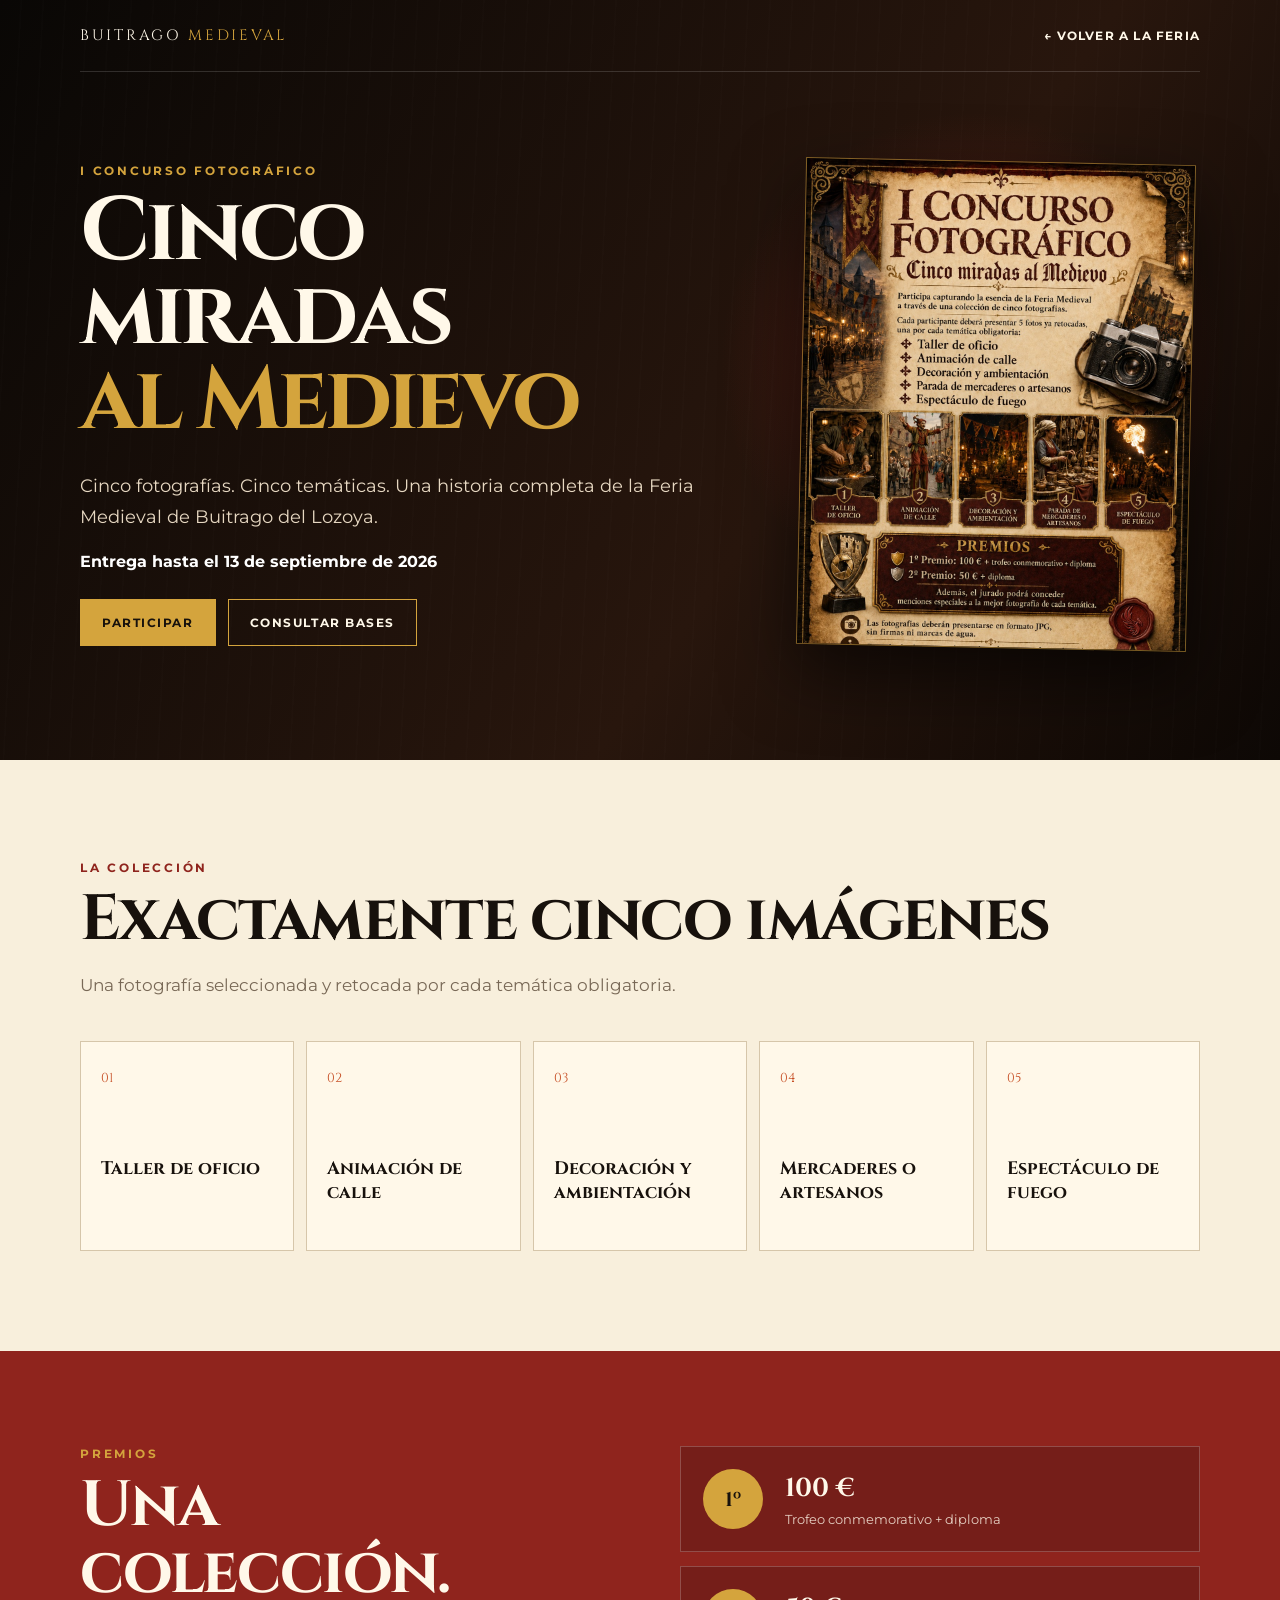
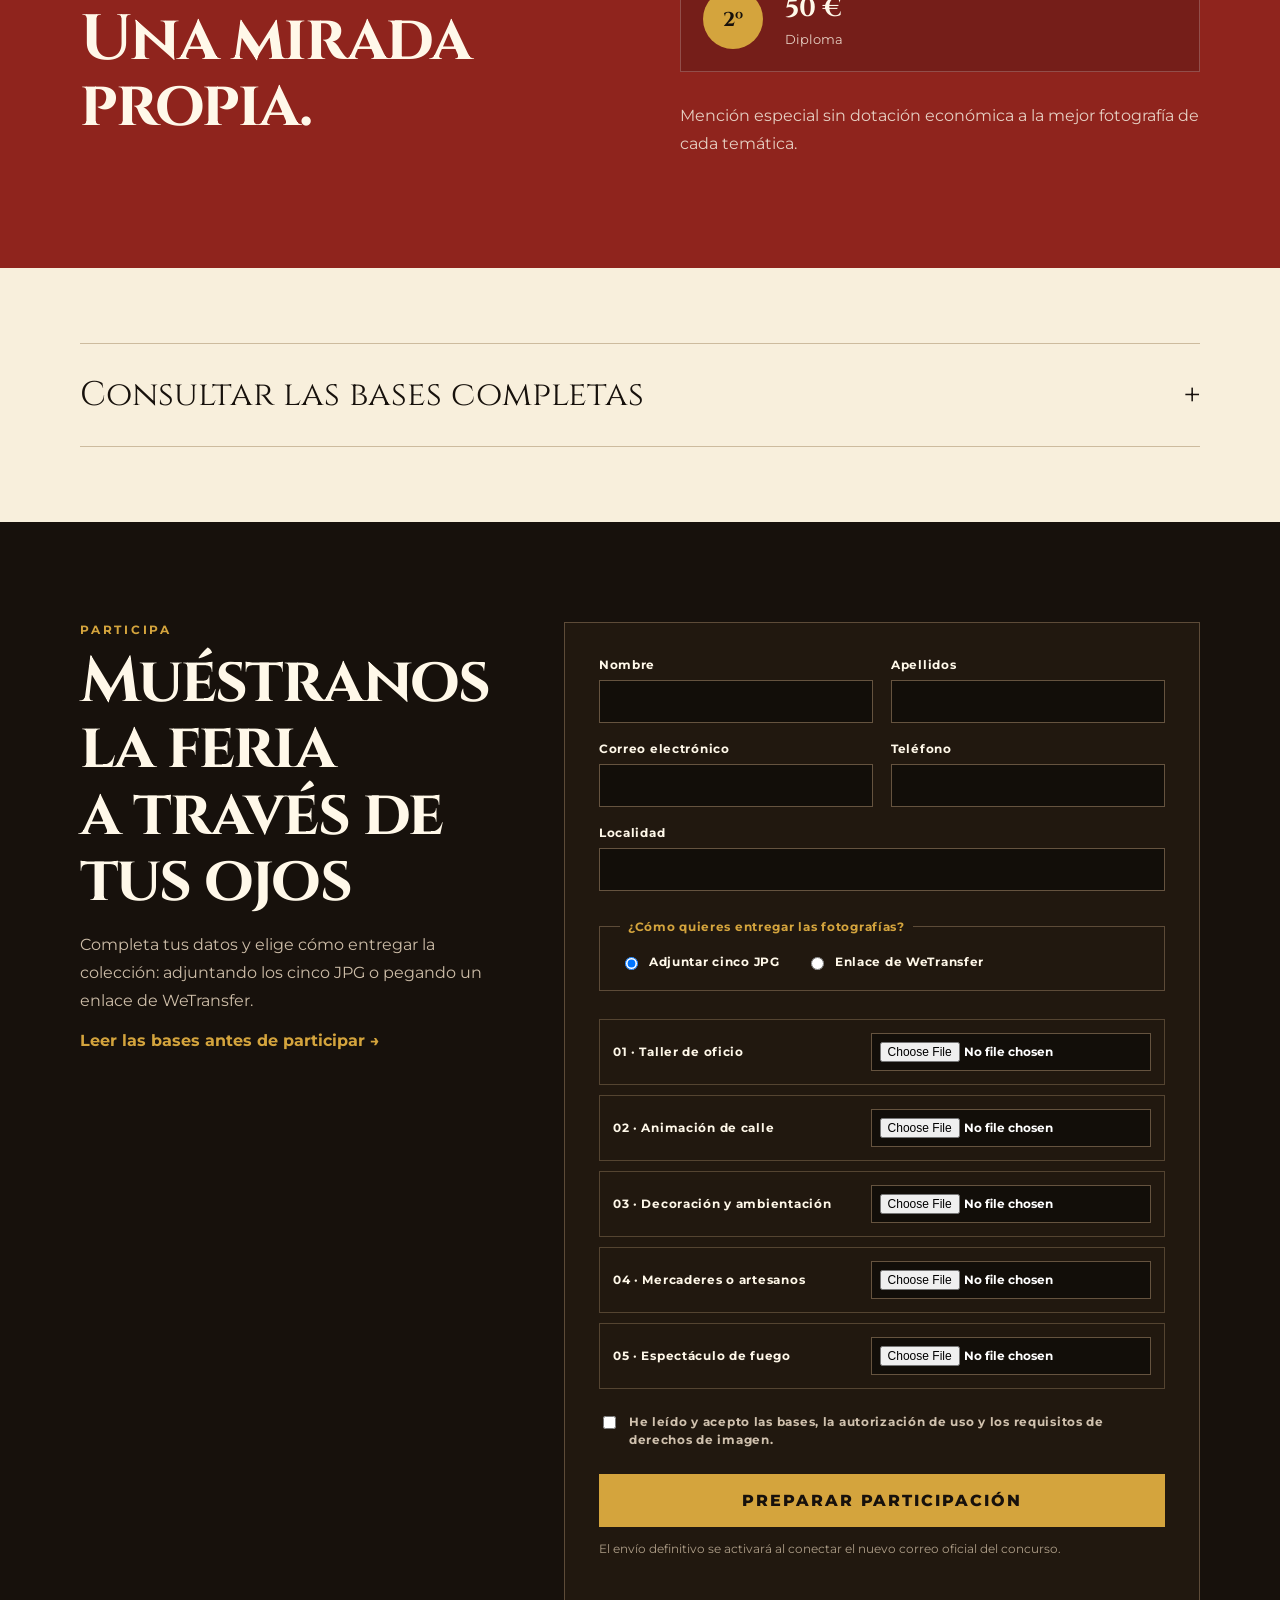
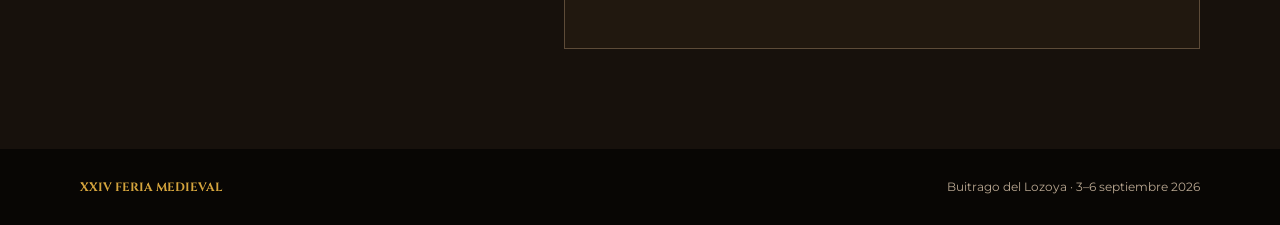
==== concurso.html @ 4f0b36aa "Mostrar cartel completo y mejorar llamada a participar" ====
<!doctype html>
<html lang="es">
<head>
<meta charset="utf-8">
<meta name="viewport" content="width=device-width,initial-scale=1">
<meta name="theme-color" content="#17110c">
<meta name="description" content="I Concurso Fotográfico Cinco miradas al Medievo de la Feria Medieval de Buitrago del Lozoya.">
<title>Cinco miradas al Medievo · Buitrago</title>
<link rel="stylesheet" href="concurso.css">
</head>
<body>
<header class="contest-hero">
  <nav class="topbar wrap" aria-label="Navegación del concurso">
    <a class="brand" href="index.html">BUITRAGO <span>MEDIEVAL</span></a>
    <a class="back" href="index.html">← Volver a la feria</a>
  </nav>
  <div class="hero-content wrap">
    <div>
      <p class="eyebrow">I CONCURSO FOTOGRÁFICO</p>
      <h1>Cinco miradas<br><em>al Medievo</em></h1>
      <p class="hero-text">Cinco fotografías. Cinco temáticas. Una historia completa de la Feria Medieval de Buitrago del Lozoya.</p>
      <p class="deadline"><b>Entrega hasta el 13 de septiembre de 2026</b></p>
      <div class="hero-actions">
        <a class="button primary" href="#participa">Participar</a>
        <a class="button ghost" href="#bases">Consultar bases</a>
      </div>
    </div>
    <figure class="hero-poster">
      <img src="assets/concurso-cinco-miradas.jpg" alt="Cartel del I Concurso Fotográfico Cinco miradas al Medievo">
    </figure>
  </div>
</header>
<main>
  <section class="themes wrap" aria-labelledby="themes-title">
    <p class="eyebrow dark">LA COLECCIÓN</p>
    <h2 id="themes-title">Exactamente cinco imágenes</h2>
    <p class="section-intro">Una fotografía seleccionada y retocada por cada temática obligatoria.</p>
    <div class="theme-grid">
      <article><span>01</span><h3>Taller de oficio</h3></article>
      <article><span>02</span><h3>Animación de calle</h3></article>
      <article><span>03</span><h3>Decoración y ambientación</h3></article>
      <article><span>04</span><h3>Mercaderes o artesanos</h3></article>
      <article><span>05</span><h3>Espectáculo de fuego</h3></article>
    </div>
  </section>

  <section class="prizes">
    <div class="wrap prizes-grid">
      <div><p class="eyebrow">PREMIOS</p><h2>Una colección.<br>Una mirada propia.</h2></div>
      <div class="prize-list">
        <article><b>1º</b><div><strong>100 €</strong><span>Trofeo conmemorativo + diploma</span></div></article>
        <article><b>2º</b><div><strong>50 €</strong><span>Diploma</span></div></article>
        <p>Mención especial sin dotación económica a la mejor fotografía de cada temática.</p>
      </div>
    </div>
  </section>

  <section class="rules wrap">
    <details id="bases">
      <summary><span id="bases-title" tabindex="-1">Consultar las bases completas</span><b>+</b></summary>
      <div class="rules-content">
        <article><h3>Requisitos</h3><ul>
          <li>Las imágenes deberán haberse realizado durante la feria.</li>
          <li>Cada participante presentará exactamente cinco fotografías.</li>
          <li>Se permite retocar luz, color, contraste, encuadre y nitidez.</li>
          <li>No se admiten fotomontajes, imágenes generadas con IA ni alteraciones sustanciales de la escena.</li>
          <li>Formato JPG, sin firmas, logotipos ni marcas de agua.</li>
        </ul></article>
        <article><h3>Nombres de archivo</h3><pre>01_TallerOficio_NombreApellido.jpg
02_AnimacionCalle_NombreApellido.jpg
03_Decoracion_NombreApellido.jpg
04_Mercaderes_NombreApellido.jpg
05_Fuego_NombreApellido.jpg</pre></article>
        <article><h3>Valoración</h3><ul>
          <li>Calidad técnica.</li><li>Composición y originalidad.</li>
          <li>Fuerza visual y capacidad narrativa.</li>
          <li>Representación y ambientación medieval.</li>
          <li>Coherencia de las cinco imágenes como colección.</li>
        </ul></article>
        <article><h3>Autoría y derechos de imagen</h3><p>Las fotografías seguirán siendo propiedad de sus autores. Participar autoriza a la organización a utilizarlas para promocionar la feria, publicaciones, exposiciones y futuras ediciones, indicando la autoría cuando sea posible.</p><p>Las imágenes con menores claramente identificables deberán contar con las autorizaciones necesarias.</p></article>
        <article><h3>Fallo del jurado</h3><p>El fallo se comunicará públicamente a través de la app y de los canales oficiales de la feria. La participación supone la aceptación íntegra de estas bases.</p></article>
      </div>
    </details>
  </section>

  <section class="entry" id="participa" aria-labelledby="entry-title">
    <div class="wrap entry-grid">
      <div class="entry-copy">
        <p class="eyebrow">PARTICIPA</p>
        <h2 id="entry-title">Muéstranos la feria<br>a través de tus ojos</h2>
        <p>Completa tus datos y elige cómo entregar la colección: adjuntando los cinco JPG o pegando un enlace de WeTransfer.</p>
        <button class="text-button" id="open-bases" type="button">Leer las bases antes de participar →</button>
      </div>
      <form id="contest-form" class="contest-form" novalidate>
        <div class="form-grid">
          <label>Nombre<input name="name" autocomplete="given-name" required></label>
          <label>Apellidos<input name="surname" autocomplete="family-name" required></label>
          <label>Correo electrónico<input type="email" name="email" autocomplete="email" required></label>
          <label>Teléfono<input type="tel" name="phone" autocomplete="tel" required></label>
          <label class="wide">Localidad<input name="city" autocomplete="address-level2" required></label>
        </div>

        <fieldset class="delivery-method">
          <legend>¿Cómo quieres entregar las fotografías?</legend>
          <label><input type="radio" name="delivery" value="upload" checked> Adjuntar cinco JPG</label>
          <label><input type="radio" name="delivery" value="transfer"> Enlace de WeTransfer</label>
        </fieldset>

        <div id="upload-panel" class="upload-panel">
          <label><span>01 · Taller de oficio</span><input type="file" accept="image/jpeg,.jpg,.jpeg" data-category="1"></label>
          <label><span>02 · Animación de calle</span><input type="file" accept="image/jpeg,.jpg,.jpeg" data-category="2"></label>
          <label><span>03 · Decoración y ambientación</span><input type="file" accept="image/jpeg,.jpg,.jpeg" data-category="3"></label>
          <label><span>04 · Mercaderes o artesanos</span><input type="file" accept="image/jpeg,.jpg,.jpeg" data-category="4"></label>
          <label><span>05 · Espectáculo de fuego</span><input type="file" accept="image/jpeg,.jpg,.jpeg" data-category="5"></label>
        </div>

        <div id="transfer-panel" class="transfer-panel" hidden>
          <label>Enlace de WeTransfer<input id="transfer-url" type="url" name="transfer_url" placeholder="https://we.tl/..."></label>
          <p>Sube las cinco fotografías juntas a WeTransfer y pega aquí el enlace.</p>
        </div>

        <label class="legal"><input type="checkbox" required> He leído y acepto las bases, la autorización de uso y los requisitos de derechos de imagen.</label>
        <button class="submit-button" id="prepare-entry" type="submit">Preparar participación</button>
        <p class="pending-note">El envío definitivo se activará al conectar el nuevo correo oficial del concurso.</p>
        <p id="form-status" class="form-status" tabindex="-1" aria-live="polite"></p>
      </form>
    </div>
  </section>
</main>
<footer><div class="wrap"><strong>XXIV FERIA MEDIEVAL</strong><span>Buitrago del Lozoya · 3–6 septiembre 2026</span></div></footer>
<script src="concurso.js"></script>
</body>
</html>
---- concurso.css ----
@import url('https://fonts.googleapis.com/css2?family=Cinzel:wght@600;700;800&family=Montserrat:wght@400;500;600;700&display=swap');
:root{--ink:#17110c;--paper:#f8efdc;--cream:#fff8e9;--gold:#d4a43d;--red:#8f241d;--orange:#c64e24;--muted:#786856;--serif:'Cinzel',Georgia,serif;--sans:'Montserrat',system-ui,sans-serif}
*{box-sizing:border-box}[hidden]{display:none!important}html{scroll-behavior:smooth}body{margin:0;color:var(--ink);background:var(--paper);font-family:var(--sans)}a{color:inherit;text-decoration:none}button,input{font:inherit}.wrap{width:min(1120px,calc(100% - 40px));margin-inline:auto}.eyebrow{margin:0 0 12px;color:var(--gold);font-size:12px;font-weight:700;letter-spacing:.23em}.eyebrow.dark{color:var(--red)}h1,h2,h3{font-family:var(--serif)}h2{margin:0;font-size:clamp(36px,5vw,64px);line-height:1.04;letter-spacing:-.03em}
.contest-hero{position:relative;min-height:760px;color:var(--cream);overflow:hidden;background:radial-gradient(circle at 76% 48%,#8f241d88,transparent 24%),linear-gradient(125deg,#090705,#28160d 62%,#0d0805)}.contest-hero:before{content:'';position:absolute;inset:0;opacity:.15;background:repeating-linear-gradient(93deg,transparent 0 20px,#fff1 21px 22px)}.topbar{position:relative;z-index:2;display:flex;justify-content:space-between;align-items:center;padding:25px 0;border-bottom:1px solid #ffffff26}.brand{font-family:var(--serif);font-size:15px;letter-spacing:.18em}.brand span{color:var(--gold)}.back{font-size:12px;font-weight:700;letter-spacing:.1em;text-transform:uppercase}.hero-content{position:relative;z-index:1;display:grid;grid-template-columns:1.1fr .7fr;gap:70px;align-items:center;min-height:665px;padding:55px 0}.hero-content h1{margin:0;font-size:clamp(52px,7vw,94px);line-height:.94;letter-spacing:-.045em}.hero-content h1 em{color:var(--gold);font-style:normal}.hero-text{max-width:690px;margin:28px 0 18px;color:#e7d8c2;font-size:18px;line-height:1.75}.deadline{color:#fff;margin:0}.hero-actions{display:flex;gap:12px;flex-wrap:wrap;margin-top:28px}.button{display:inline-flex;align-items:center;justify-content:center;padding:15px 21px;border:1px solid var(--gold);font-size:12px;font-weight:700;letter-spacing:.13em;text-transform:uppercase}.button.primary{color:var(--ink);background:var(--gold)}.button.ghost{color:var(--cream);background:transparent}.hero-poster{width:min(390px,100%);margin:0 auto;overflow:hidden;border:1px solid #d4a43d88;box-shadow:0 28px 70px #0009;transform:rotate(1.2deg)}.hero-poster img{display:block;width:100%;height:auto}
.themes{padding:100px 0}.section-intro{max-width:650px;color:var(--muted);font-size:17px;line-height:1.7}.theme-grid{display:grid;grid-template-columns:repeat(5,1fr);gap:12px;margin-top:42px}.theme-grid article{min-height:210px;padding:25px 20px;border:1px solid #d6c6aa;background:#fff8e9}.theme-grid span{color:var(--orange);font-family:var(--serif);font-size:13px}.theme-grid h3{margin:70px 0 0;font-size:18px;line-height:1.3}
.prizes{padding:95px 0;color:var(--cream);background:var(--red)}.prizes-grid{display:grid;grid-template-columns:1fr 1fr;gap:80px}.prize-list{display:grid;gap:14px}.prize-list article{display:flex;align-items:center;gap:22px;padding:22px;border:1px solid #ffffff36;background:#2b0d0d40}.prize-list article>b{display:grid;place-items:center;width:60px;height:60px;border-radius:50%;color:var(--ink);background:var(--gold);font-family:var(--serif);font-size:20px}.prize-list strong,.prize-list span{display:block}.prize-list strong{font-family:var(--serif);font-size:26px}.prize-list span{margin-top:5px;color:#e6cfc2;font-size:13px}.prize-list>p{color:#e6cfc2;line-height:1.7}
.rules{padding:75px 0}.rules details{border-top:1px solid #cdbb9e;border-bottom:1px solid #cdbb9e}.rules summary{display:flex;justify-content:space-between;align-items:center;padding:28px 0;cursor:pointer;list-style:none;font-family:var(--serif);font-size:clamp(22px,3vw,34px)}.rules summary::-webkit-details-marker{display:none}.rules summary b{font-size:34px;font-weight:400}.rules details[open] summary b{transform:rotate(45deg)}.rules-content{display:grid;grid-template-columns:1fr 1fr;gap:36px 60px;padding:0 0 45px}.rules-content article:last-child{grid-column:1/-1}.rules-content h3{margin:0 0 14px;color:var(--red)}.rules-content p,.rules-content li{color:#665847;line-height:1.7}.rules-content pre{overflow:auto;padding:18px;color:#f6e9d0;background:var(--ink);font-size:12px;line-height:1.7}
.entry{padding:100px 0;color:var(--cream);background:var(--ink)}.entry-grid{display:grid;grid-template-columns:.65fr 1.35fr;gap:75px}.entry-copy{position:sticky;top:30px;align-self:start}.entry-copy>p:not(.eyebrow){color:#cdbda8;line-height:1.75}.text-button{padding:0;border:0;color:var(--gold);background:none;font-weight:700;cursor:pointer}.contest-form{padding:34px;border:1px solid #5d4b38;background:#21180f}.form-grid{display:grid;grid-template-columns:1fr 1fr;gap:18px}.contest-form label,.delivery-method legend{font-size:12px;font-weight:700;letter-spacing:.06em}.contest-form input:not([type=radio]):not([type=checkbox]){width:100%;margin-top:8px;padding:13px;border:1px solid #65533f;color:#fff;background:#120e09}.wide{grid-column:1/-1}.delivery-method{display:flex;gap:26px;margin:28px 0;padding:20px;border:1px solid #5d4b38}.delivery-method legend{padding:0 8px;color:var(--gold)}.delivery-method label{display:flex;align-items:center;gap:8px}.upload-panel{display:grid;gap:10px}.upload-panel label{display:grid;grid-template-columns:1fr 1.15fr;align-items:center;gap:14px;padding:13px;border:1px solid #544431}.upload-panel input{margin:0!important;padding:8px!important}.transfer-panel{padding:20px;border:1px solid #5d4b38}.transfer-panel p,.pending-note{color:#ae9e88;font-size:12px;line-height:1.6}.legal{display:flex;align-items:flex-start;gap:10px;margin:24px 0;color:#d0c1ae;line-height:1.55}.legal input{margin-top:3px}.submit-button{width:100%;padding:16px;border:1px solid var(--gold);color:var(--ink);background:var(--gold);font-weight:800;text-transform:uppercase;letter-spacing:.12em;cursor:pointer}.form-status{min-height:24px;color:#f0c65b;font-weight:700;line-height:1.5}footer{padding:30px 0;color:#b9a791;background:#080604}footer .wrap{display:flex;justify-content:space-between;gap:20px;font-size:12px}footer strong{color:var(--gold);font-family:var(--serif)}
@media(max-width:900px){.hero-content{grid-template-columns:1fr .45fr}.theme-grid{grid-template-columns:repeat(3,1fr)}.prizes-grid,.entry-grid{grid-template-columns:1fr}.entry-copy{position:static}.rules-content{grid-template-columns:1fr}.rules-content article:last-child{grid-column:auto}}
@media(max-width:650px){.wrap{width:min(100% - 28px,1120px)}.topbar{padding:19px 0}.brand{font-size:12px}.back{font-size:10px}.hero-content{grid-template-columns:1fr;gap:24px;min-height:auto;padding:70px 0 80px;text-align:center}.hero-content h1{font-size:clamp(45px,14vw,67px)}.hero-text{font-size:16px}.hero-actions{justify-content:center}.hero-poster{width:min(330px,92vw);margin:0 auto;transform:none}.themes,.prizes,.entry{padding:70px 0}.theme-grid{grid-template-columns:1fr}.theme-grid article{min-height:140px}.theme-grid h3{margin-top:38px}.prizes-grid{gap:35px}.contest-form{padding:22px 16px}.form-grid{grid-template-columns:1fr}.wide{grid-column:auto}.delivery-method{flex-direction:column;gap:14px}.upload-panel label{grid-template-columns:1fr}.rules summary{font-size:21px}footer .wrap{flex-direction:column}}
@media(prefers-reduced-motion:reduce){html{scroll-behavior:auto}}
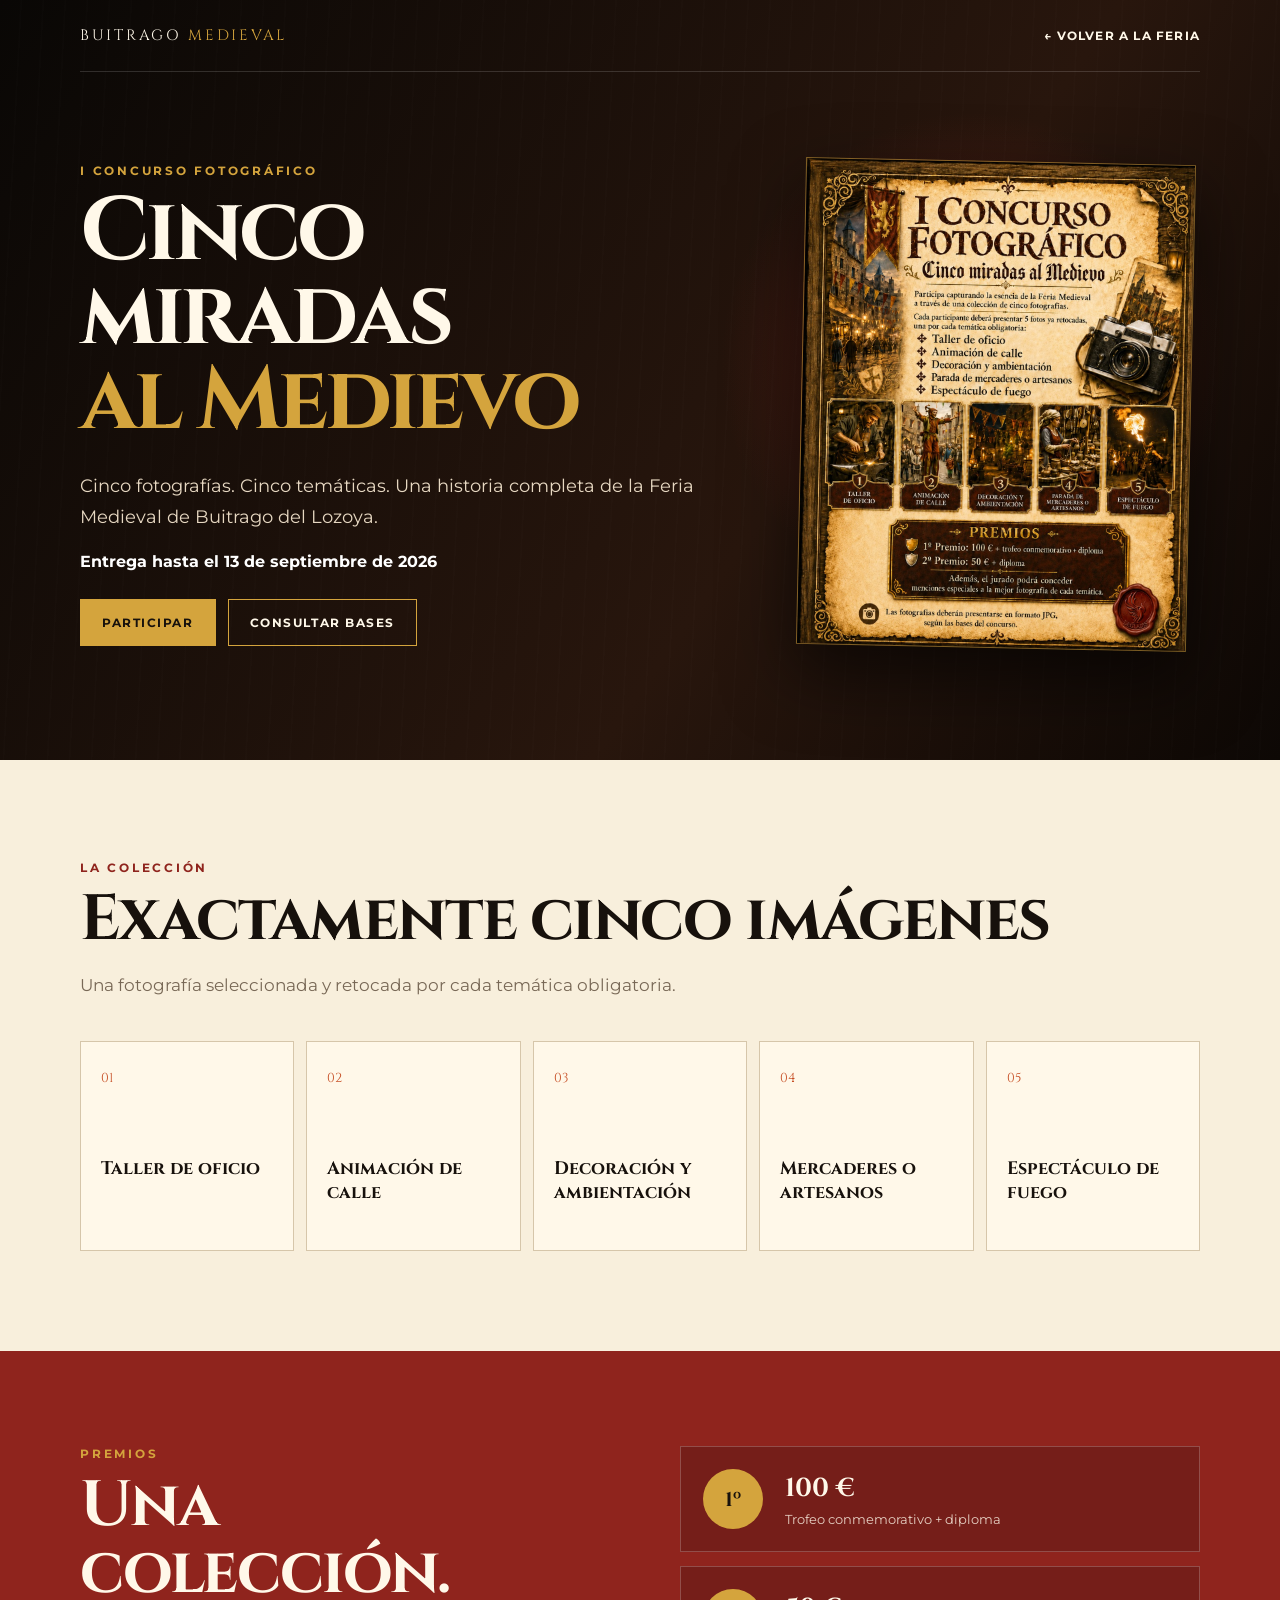
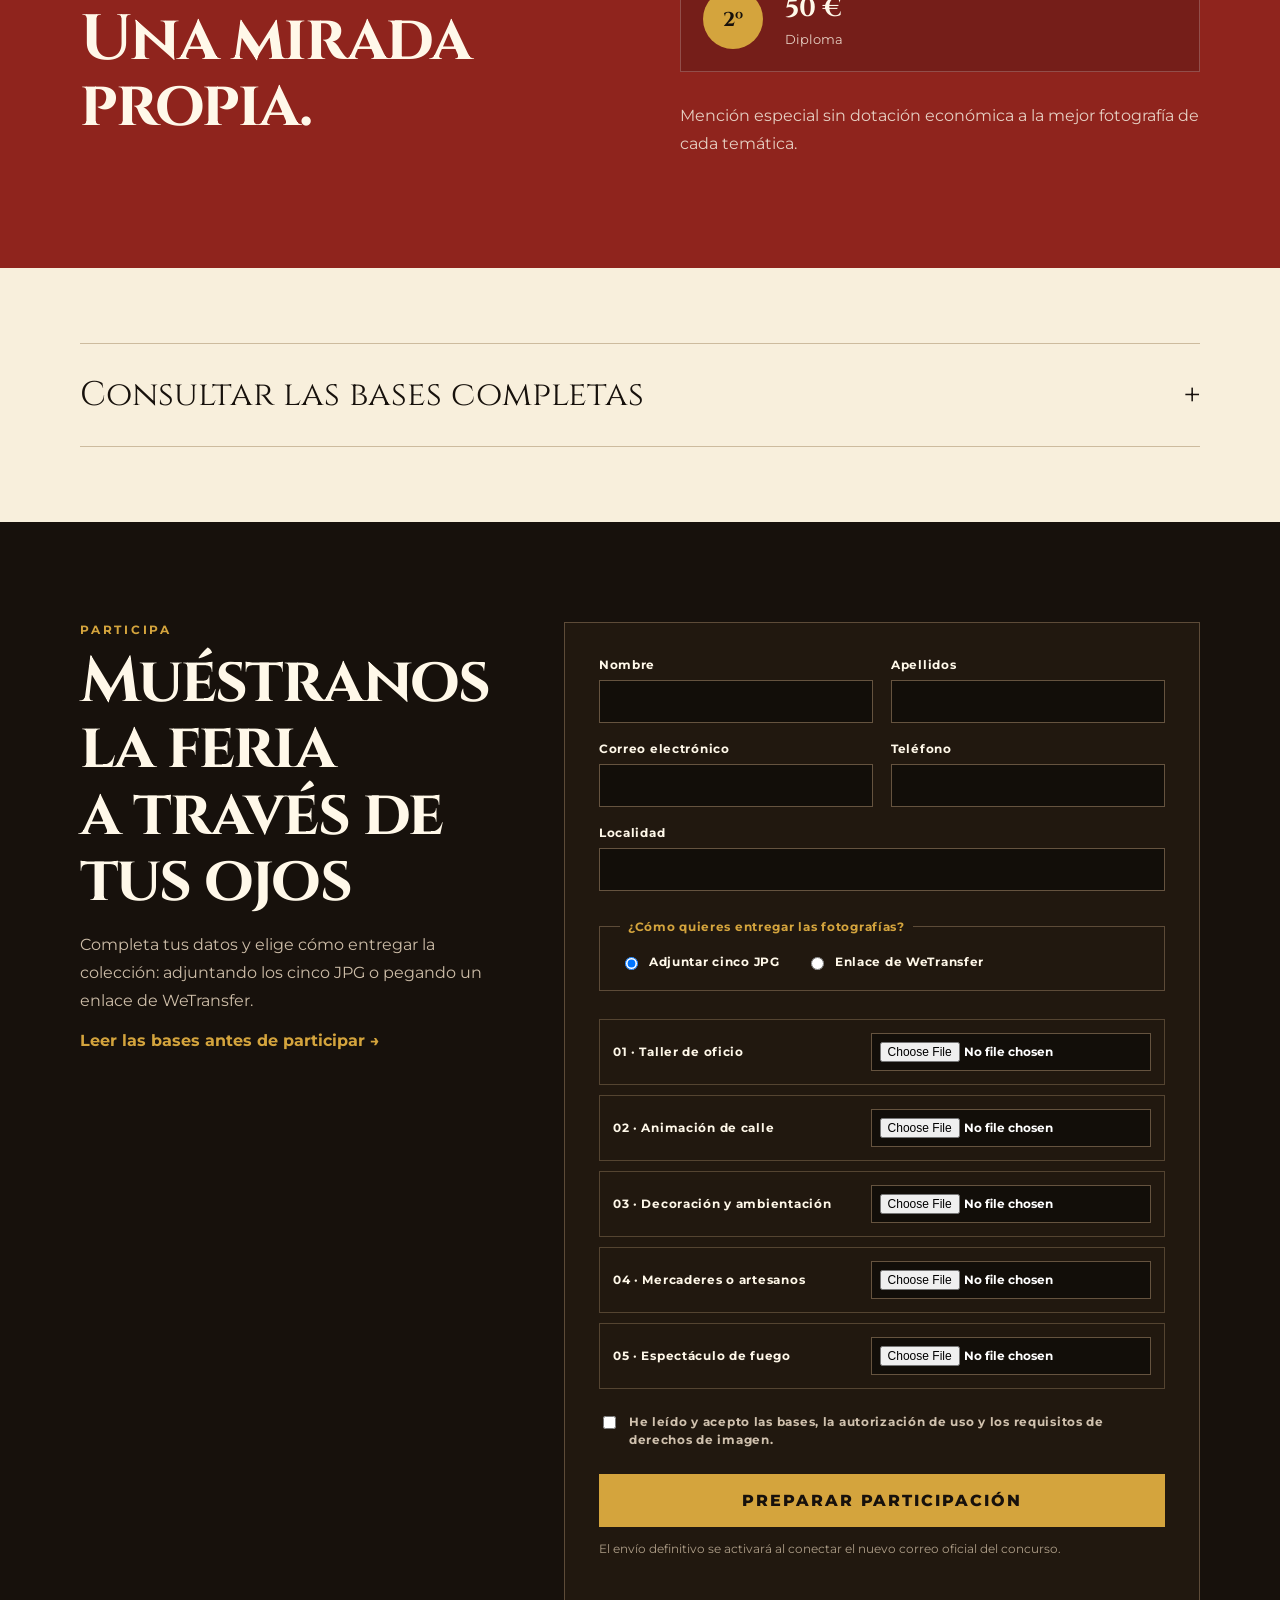
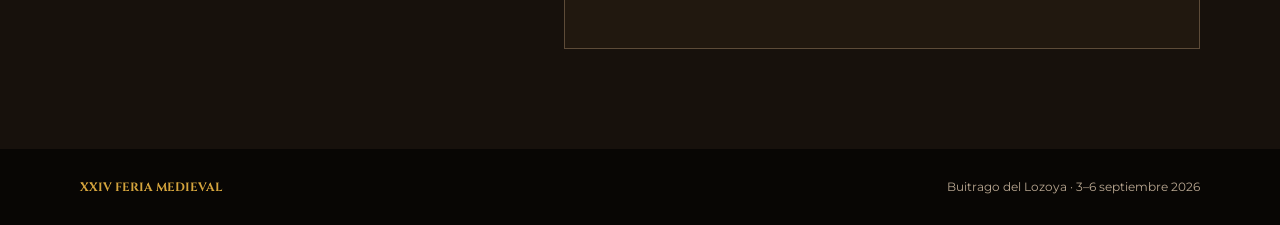
==== commit 354180c4: "Sustituir cartel definitivo del concurso" ====
--- a/concurso.html
+++ b/concurso.html
@@ -26,7 +26,7 @@
       </div>
     </div>
     <figure class="hero-poster">
-      <img src="assets/concurso-cinco-miradas.jpg" alt="Cartel del I Concurso Fotográfico Cinco miradas al Medievo">
+      <img src="assets/concurso-cinco-miradas.jpg?v=2" alt="Cartel del I Concurso Fotográfico Cinco miradas al Medievo">
     </figure>
   </div>
 </header>
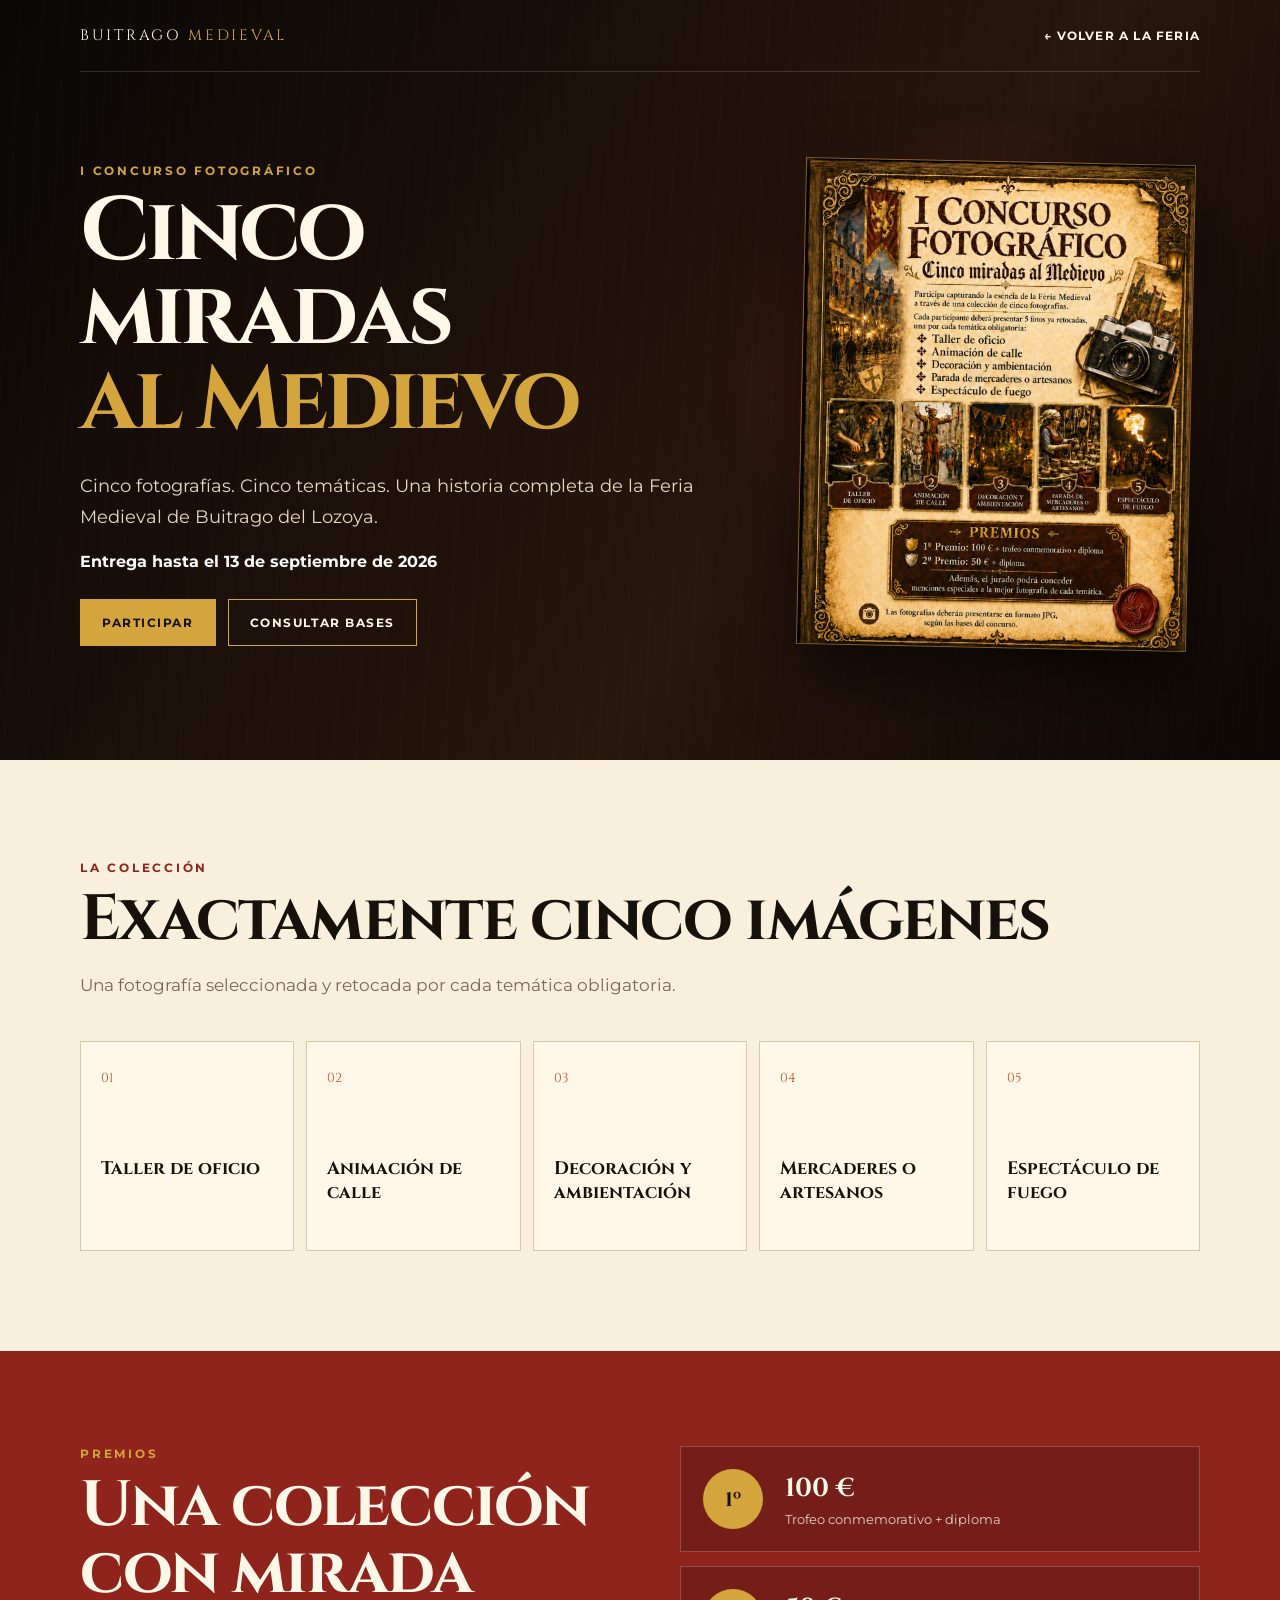
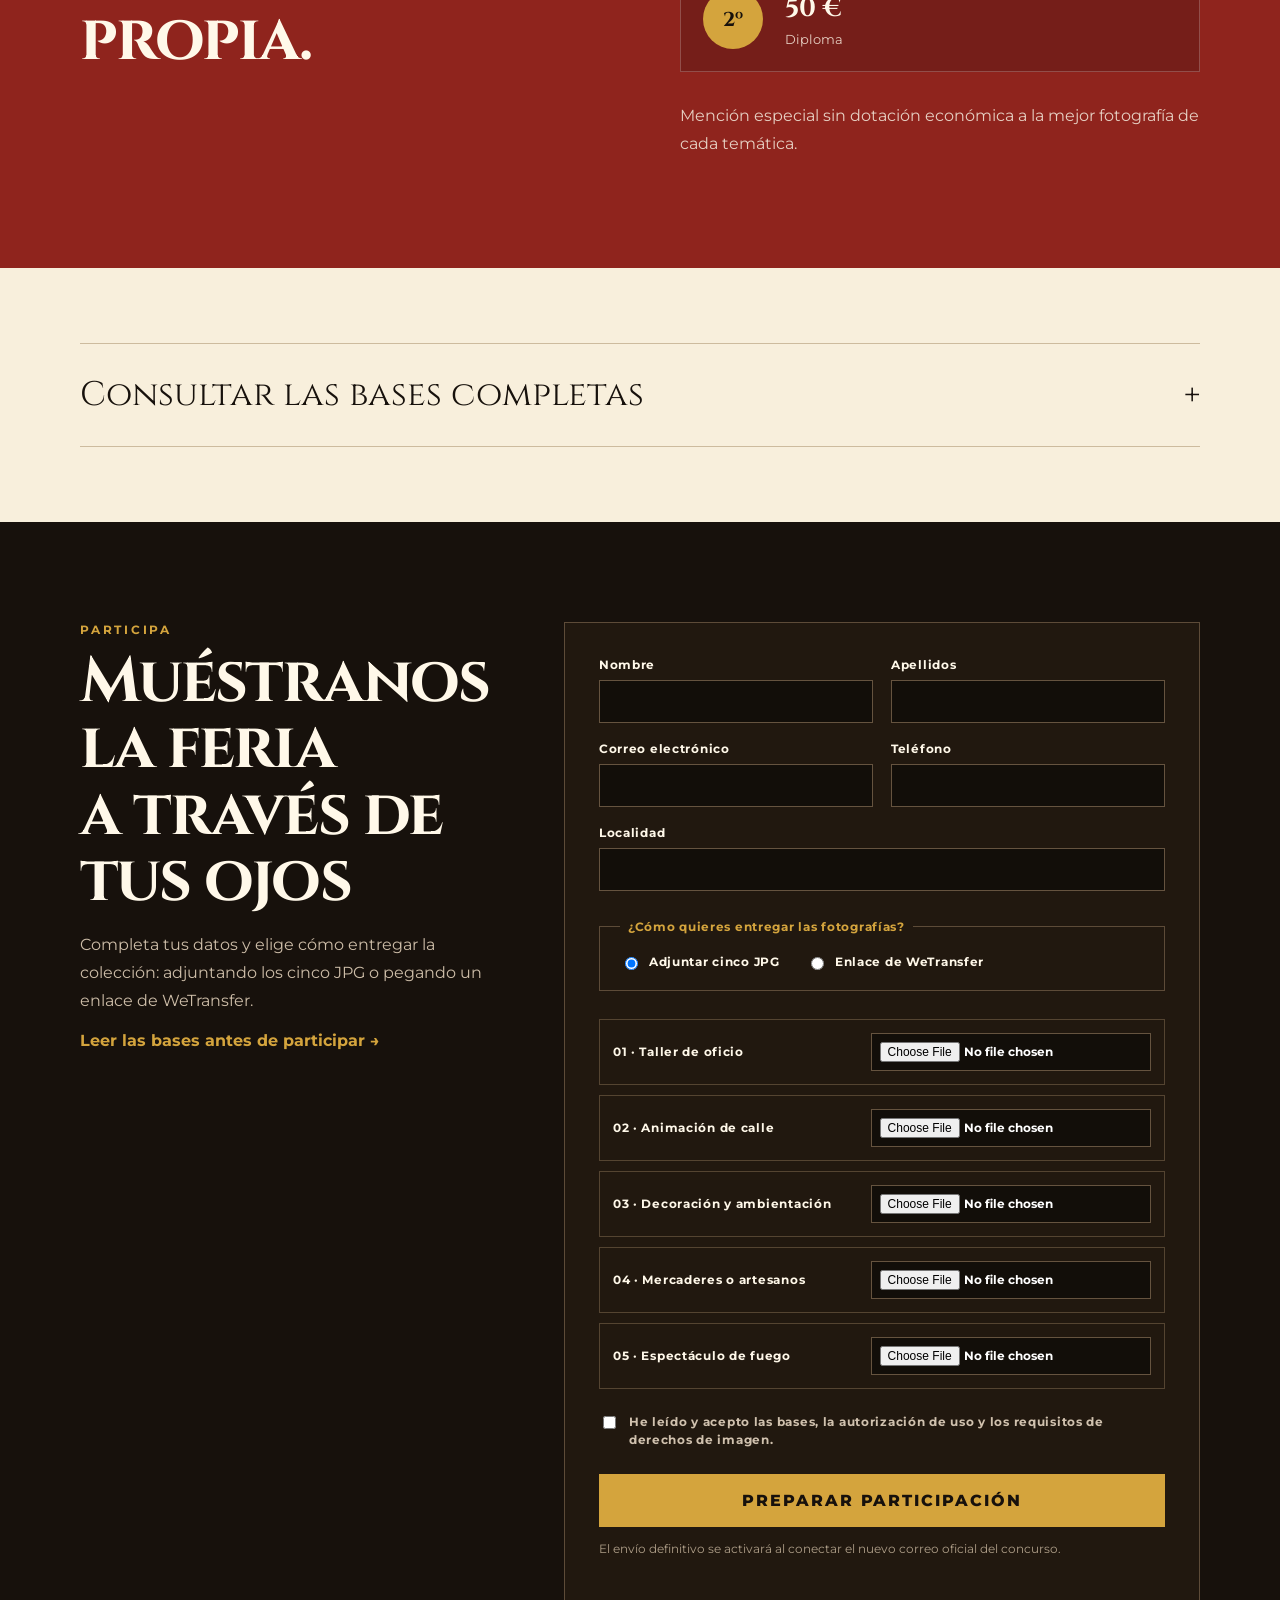
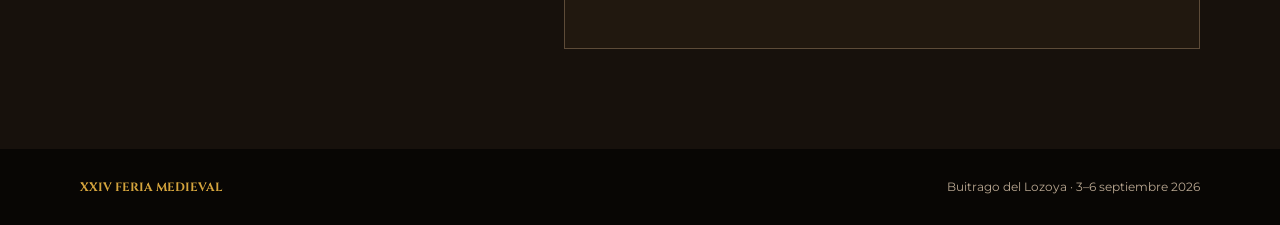
==== commit f97fd9bf: "Afinar mensaje y espacio de premios en móvil" ====
--- a/concurso.html
+++ b/concurso.html
@@ -46,7 +46,7 @@
 
   <section class="prizes">
     <div class="wrap prizes-grid">
-      <div><p class="eyebrow">PREMIOS</p><h2>Una colección.<br>Una mirada propia.</h2></div>
+      <div><p class="eyebrow">PREMIOS</p><h2>Una colección<br>con mirada propia.</h2></div>
       <div class="prize-list">
         <article><b>1º</b><div><strong>100 €</strong><span>Trofeo conmemorativo + diploma</span></div></article>
         <article><b>2º</b><div><strong>50 €</strong><span>Diploma</span></div></article>
--- a/concurso.css
+++ b/concurso.css
@@ -7,5 +7,5 @@
 .rules{padding:75px 0}.rules details{border-top:1px solid #cdbb9e;border-bottom:1px solid #cdbb9e}.rules summary{display:flex;justify-content:space-between;align-items:center;padding:28px 0;cursor:pointer;list-style:none;font-family:var(--serif);font-size:clamp(22px,3vw,34px)}.rules summary::-webkit-details-marker{display:none}.rules summary b{font-size:34px;font-weight:400}.rules details[open] summary b{transform:rotate(45deg)}.rules-content{display:grid;grid-template-columns:1fr 1fr;gap:36px 60px;padding:0 0 45px}.rules-content article:last-child{grid-column:1/-1}.rules-content h3{margin:0 0 14px;color:var(--red)}.rules-content p,.rules-content li{color:#665847;line-height:1.7}.rules-content pre{overflow:auto;padding:18px;color:#f6e9d0;background:var(--ink);font-size:12px;line-height:1.7}
 .entry{padding:100px 0;color:var(--cream);background:var(--ink)}.entry-grid{display:grid;grid-template-columns:.65fr 1.35fr;gap:75px}.entry-copy{position:sticky;top:30px;align-self:start}.entry-copy>p:not(.eyebrow){color:#cdbda8;line-height:1.75}.text-button{padding:0;border:0;color:var(--gold);background:none;font-weight:700;cursor:pointer}.contest-form{padding:34px;border:1px solid #5d4b38;background:#21180f}.form-grid{display:grid;grid-template-columns:1fr 1fr;gap:18px}.contest-form label,.delivery-method legend{font-size:12px;font-weight:700;letter-spacing:.06em}.contest-form input:not([type=radio]):not([type=checkbox]){width:100%;margin-top:8px;padding:13px;border:1px solid #65533f;color:#fff;background:#120e09}.wide{grid-column:1/-1}.delivery-method{display:flex;gap:26px;margin:28px 0;padding:20px;border:1px solid #5d4b38}.delivery-method legend{padding:0 8px;color:var(--gold)}.delivery-method label{display:flex;align-items:center;gap:8px}.upload-panel{display:grid;gap:10px}.upload-panel label{display:grid;grid-template-columns:1fr 1.15fr;align-items:center;gap:14px;padding:13px;border:1px solid #544431}.upload-panel input{margin:0!important;padding:8px!important}.transfer-panel{padding:20px;border:1px solid #5d4b38}.transfer-panel p,.pending-note{color:#ae9e88;font-size:12px;line-height:1.6}.legal{display:flex;align-items:flex-start;gap:10px;margin:24px 0;color:#d0c1ae;line-height:1.55}.legal input{margin-top:3px}.submit-button{width:100%;padding:16px;border:1px solid var(--gold);color:var(--ink);background:var(--gold);font-weight:800;text-transform:uppercase;letter-spacing:.12em;cursor:pointer}.form-status{min-height:24px;color:#f0c65b;font-weight:700;line-height:1.5}footer{padding:30px 0;color:#b9a791;background:#080604}footer .wrap{display:flex;justify-content:space-between;gap:20px;font-size:12px}footer strong{color:var(--gold);font-family:var(--serif)}
 @media(max-width:900px){.hero-content{grid-template-columns:1fr .45fr}.theme-grid{grid-template-columns:repeat(3,1fr)}.prizes-grid,.entry-grid{grid-template-columns:1fr}.entry-copy{position:static}.rules-content{grid-template-columns:1fr}.rules-content article:last-child{grid-column:auto}}
-@media(max-width:650px){.wrap{width:min(100% - 28px,1120px)}.topbar{padding:19px 0}.brand{font-size:12px}.back{font-size:10px}.hero-content{grid-template-columns:1fr;gap:24px;min-height:auto;padding:70px 0 80px;text-align:center}.hero-content h1{font-size:clamp(45px,14vw,67px)}.hero-text{font-size:16px}.hero-actions{justify-content:center}.hero-poster{width:min(330px,92vw);margin:0 auto;transform:none}.themes,.prizes,.entry{padding:70px 0}.theme-grid{grid-template-columns:1fr}.theme-grid article{min-height:140px}.theme-grid h3{margin-top:38px}.prizes-grid{gap:35px}.contest-form{padding:22px 16px}.form-grid{grid-template-columns:1fr}.wide{grid-column:auto}.delivery-method{flex-direction:column;gap:14px}.upload-panel label{grid-template-columns:1fr}.rules summary{font-size:21px}footer .wrap{flex-direction:column}}
+@media(max-width:650px){.wrap{width:min(100% - 28px,1120px)}.topbar{padding:19px 0}.brand{font-size:12px}.back{font-size:10px}.hero-content{grid-template-columns:1fr;gap:24px;min-height:auto;padding:70px 0 80px;text-align:center}.hero-content h1{font-size:clamp(45px,14vw,67px)}.hero-text{font-size:16px}.hero-actions{justify-content:center}.hero-poster{width:min(330px,92vw);margin:0 auto;transform:none}.themes{padding:70px 0 35px}.prizes,.entry{padding:70px 0}.theme-grid{grid-template-columns:1fr}.theme-grid article{min-height:140px}.theme-grid h3{margin-top:38px}.prizes-grid{gap:35px}.contest-form{padding:22px 16px}.form-grid{grid-template-columns:1fr}.wide{grid-column:auto}.delivery-method{flex-direction:column;gap:14px}.upload-panel label{grid-template-columns:1fr}.rules summary{font-size:21px}footer .wrap{flex-direction:column}}
 @media(prefers-reduced-motion:reduce){html{scroll-behavior:auto}}
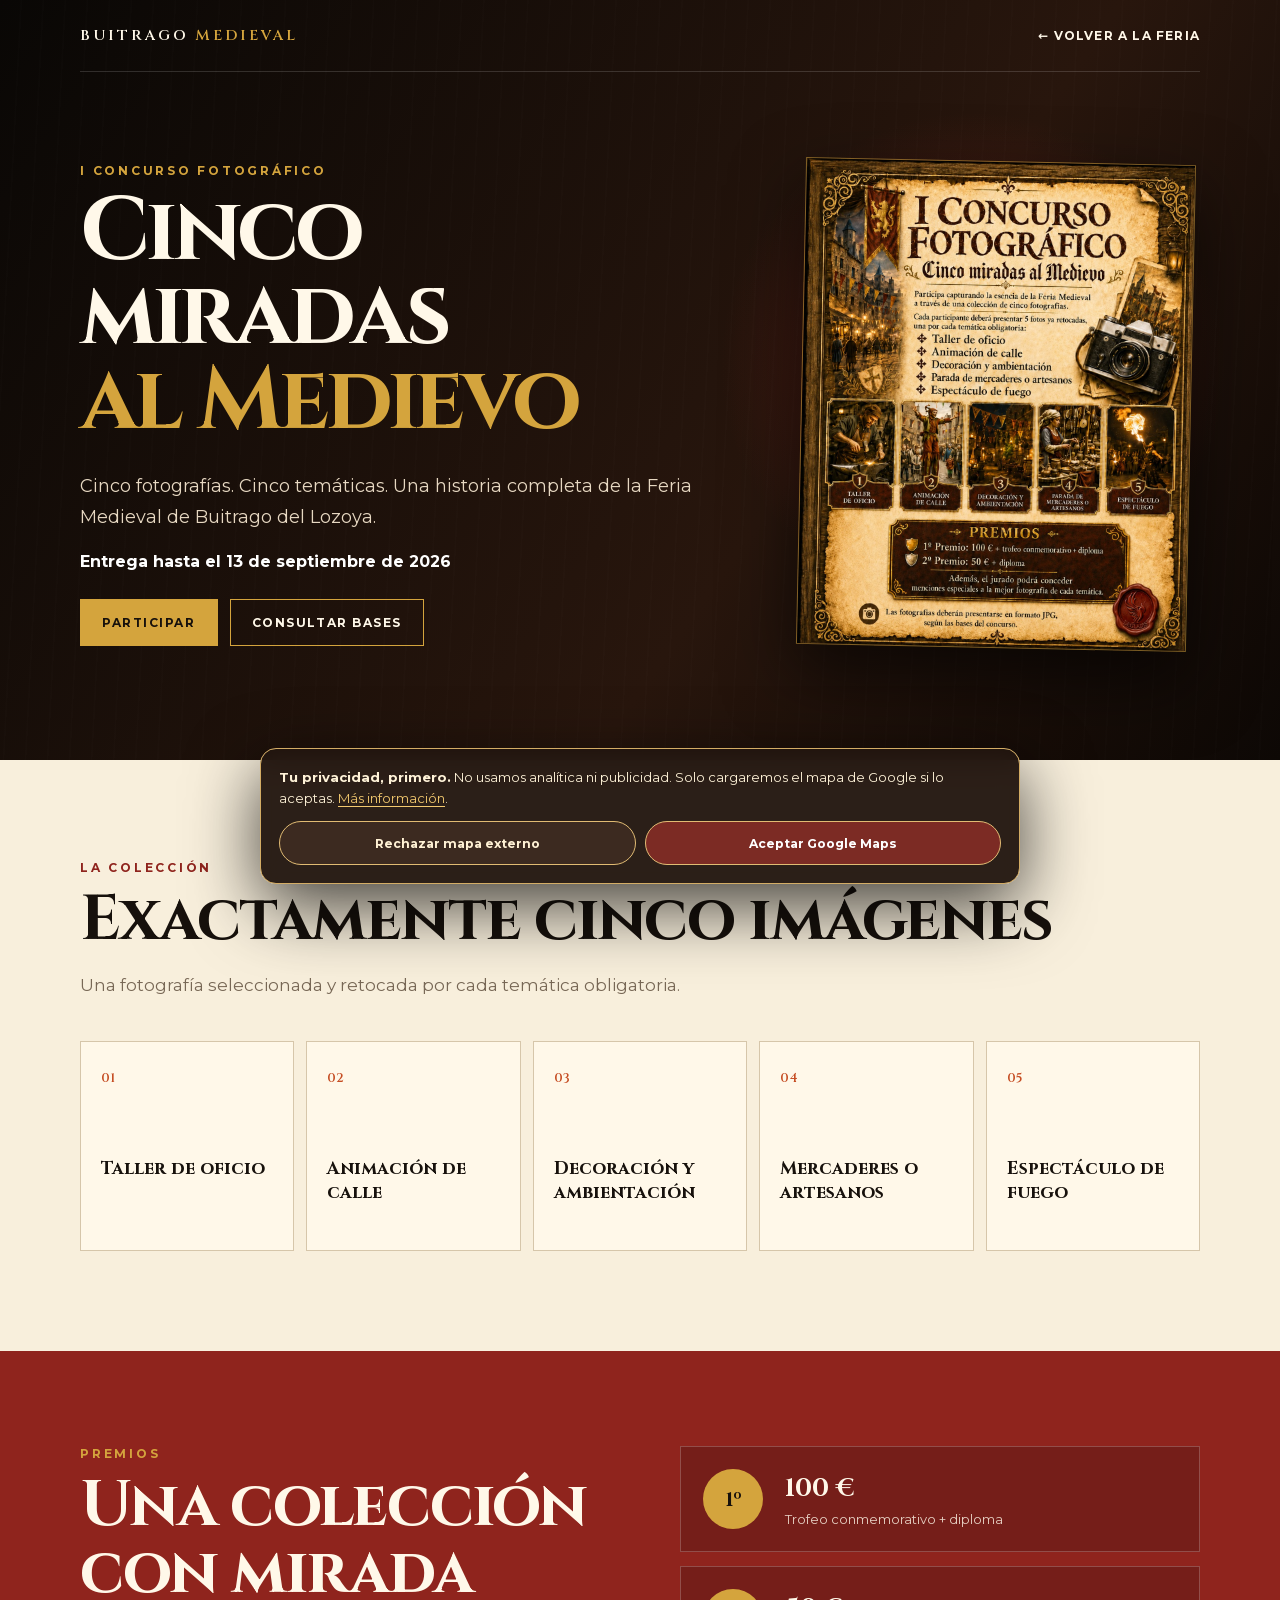
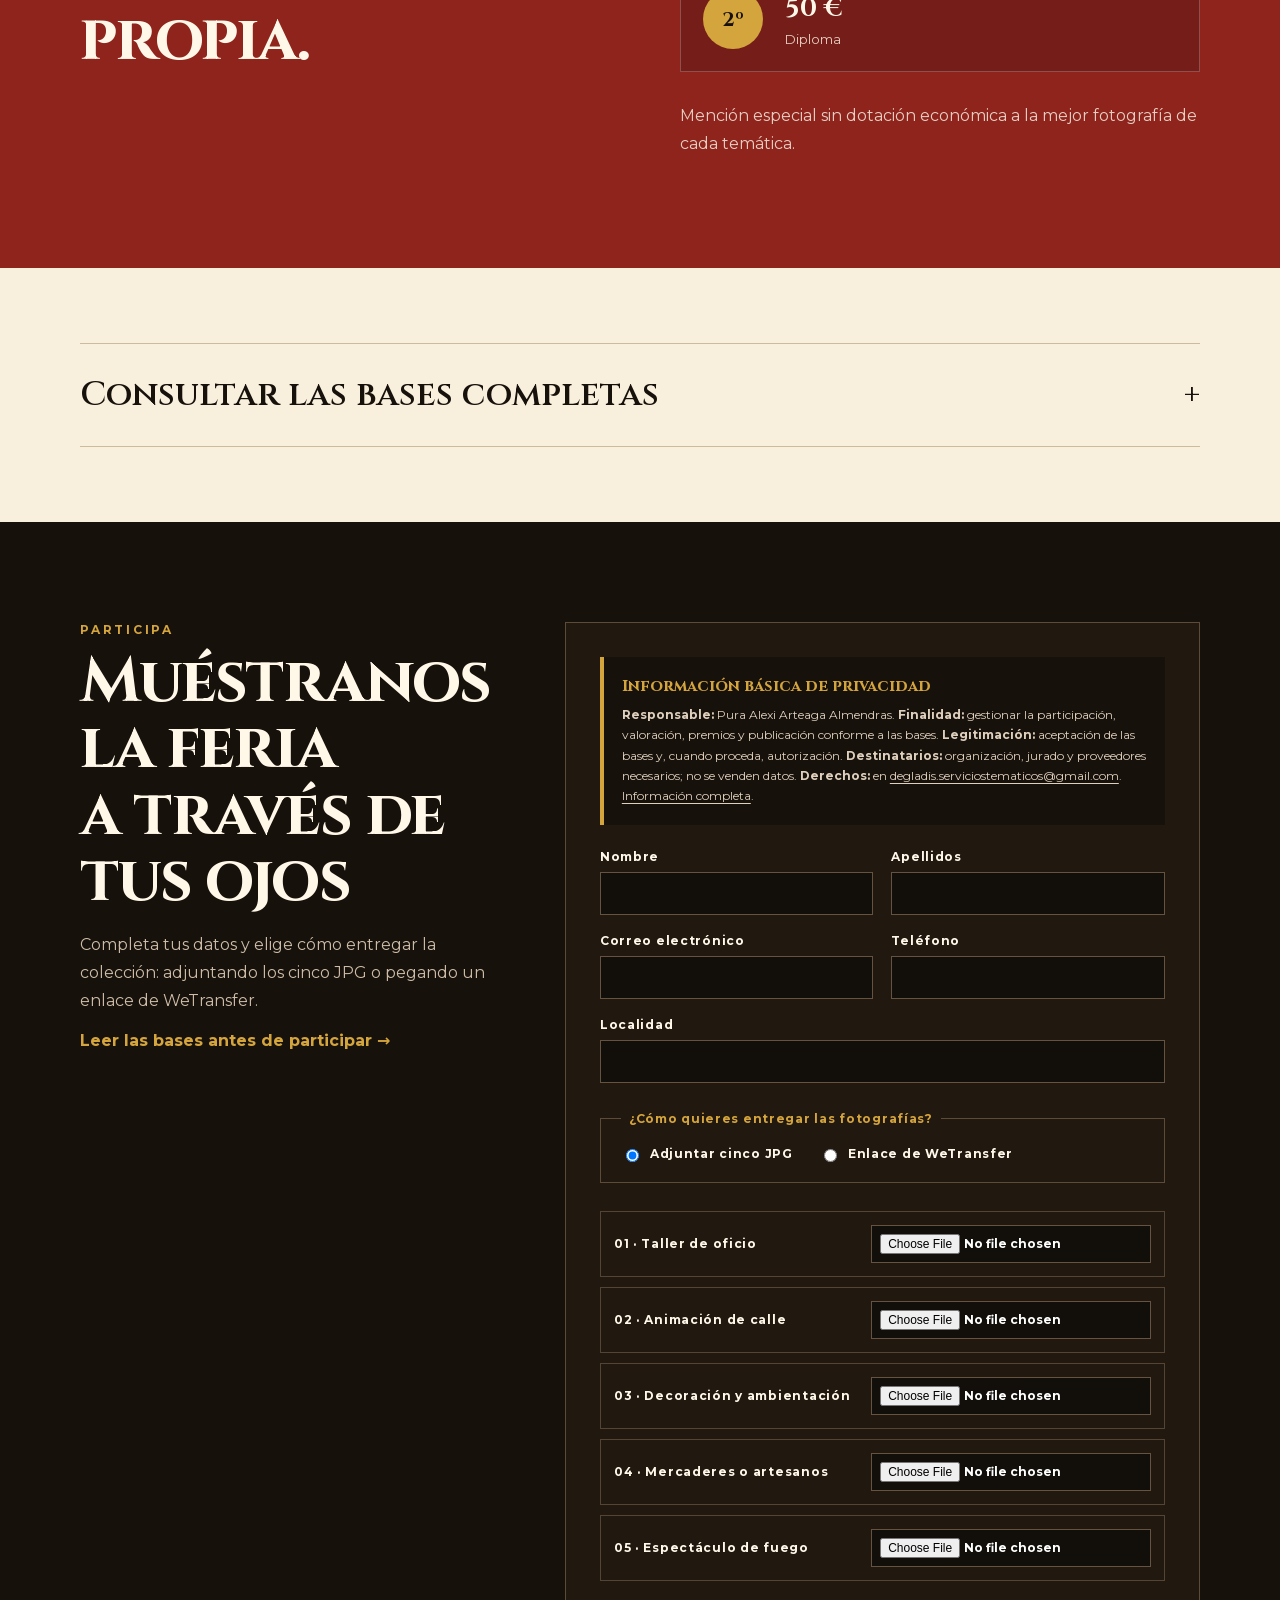
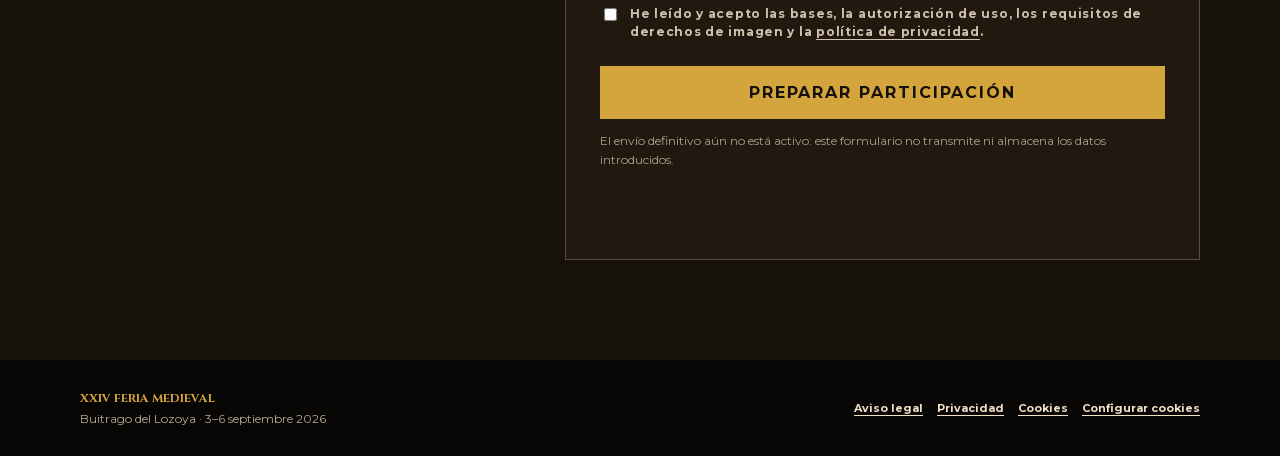
==== commit 202ddf71: "Añade información legal y privacidad" ====
--- a/concurso.html
+++ b/concurso.html
@@ -7,6 +7,7 @@
 <meta name="description" content="I Concurso Fotográfico Cinco miradas al Medievo de la Feria Medieval de Buitrago del Lozoya.">
 <title>Cinco miradas al Medievo · Buitrago</title>
 <link rel="stylesheet" href="concurso.css">
+<link rel="stylesheet" href="privacy.css">
 </head>
 <body>
 <header class="contest-hero">
@@ -92,6 +93,10 @@
         <button class="text-button" id="open-bases" type="button">Leer las bases antes de participar →</button>
       </div>
       <form id="contest-form" class="contest-form" novalidate>
+        <aside class="privacy-summary">
+          <strong>Información básica de privacidad</strong>
+          <p><b>Responsable:</b> Pura Alexi Arteaga Almendras. <b>Finalidad:</b> gestionar la participación, valoración, premios y publicación conforme a las bases. <b>Legitimación:</b> aceptación de las bases y, cuando proceda, autorización. <b>Destinatarios:</b> organización, jurado y proveedores necesarios; no se venden datos. <b>Derechos:</b> en <a href="mailto:degladis.serviciostematicos@gmail.com">degladis.serviciostematicos@gmail.com</a>. <a href="legal.html#privacidad">Información completa</a>.</p>
+        </aside>
         <div class="form-grid">
           <label>Nombre<input name="name" autocomplete="given-name" required></label>
           <label>Apellidos<input name="surname" autocomplete="family-name" required></label>
@@ -119,15 +124,16 @@
           <p>Sube las cinco fotografías juntas a WeTransfer y pega aquí el enlace.</p>
         </div>
 
-        <label class="legal"><input type="checkbox" required> He leído y acepto las bases, la autorización de uso y los requisitos de derechos de imagen.</label>
+        <label class="legal"><input type="checkbox" name="legal_acceptance" required><span>He leído y acepto las bases, la autorización de uso, los requisitos de derechos de imagen y la <a href="legal.html#privacidad">política de privacidad</a>.</span></label>
         <button class="submit-button" id="prepare-entry" type="submit">Preparar participación</button>
-        <p class="pending-note">El envío definitivo se activará al conectar el nuevo correo oficial del concurso.</p>
+        <p class="pending-note">El envío definitivo aún no está activo: este formulario no transmite ni almacena los datos introducidos.</p>
         <p id="form-status" class="form-status" tabindex="-1" aria-live="polite"></p>
       </form>
     </div>
   </section>
 </main>
-<footer><div class="wrap"><strong>XXIV FERIA MEDIEVAL</strong><span>Buitrago del Lozoya · 3–6 septiembre 2026</span></div></footer>
+<footer><div class="wrap contest-footer"><div><strong>XXIV FERIA MEDIEVAL</strong><span>Buitrago del Lozoya · 3–6 septiembre 2026</span></div><nav aria-label="Enlaces legales"><a href="legal.html#aviso-legal">Aviso legal</a><a href="legal.html#privacidad">Privacidad</a><a href="legal.html#cookies">Cookies</a><button type="button" data-cookie-settings>Configurar cookies</button></nav></div></footer>
+<script src="privacy.js"></script>
 <script src="concurso.js"></script>
 </body>
 </html>
--- a/concurso.css
+++ b/concurso.css
@@ -1,11 +1,12 @@
-@import url('https://fonts.googleapis.com/css2?family=Cinzel:wght@600;700;800&family=Montserrat:wght@400;500;600;700&display=swap');
+@import url('fonts.css');
 :root{--ink:#17110c;--paper:#f8efdc;--cream:#fff8e9;--gold:#d4a43d;--red:#8f241d;--orange:#c64e24;--muted:#786856;--serif:'Cinzel',Georgia,serif;--sans:'Montserrat',system-ui,sans-serif}
 *{box-sizing:border-box}[hidden]{display:none!important}html{scroll-behavior:smooth}body{margin:0;color:var(--ink);background:var(--paper);font-family:var(--sans)}a{color:inherit;text-decoration:none}button,input{font:inherit}.wrap{width:min(1120px,calc(100% - 40px));margin-inline:auto}.eyebrow{margin:0 0 12px;color:var(--gold);font-size:12px;font-weight:700;letter-spacing:.23em}.eyebrow.dark{color:var(--red)}h1,h2,h3{font-family:var(--serif)}h2{margin:0;font-size:clamp(36px,5vw,64px);line-height:1.04;letter-spacing:-.03em}
 .contest-hero{position:relative;min-height:760px;color:var(--cream);overflow:hidden;background:radial-gradient(circle at 76% 48%,#8f241d88,transparent 24%),linear-gradient(125deg,#090705,#28160d 62%,#0d0805)}.contest-hero:before{content:'';position:absolute;inset:0;opacity:.15;background:repeating-linear-gradient(93deg,transparent 0 20px,#fff1 21px 22px)}.topbar{position:relative;z-index:2;display:flex;justify-content:space-between;align-items:center;padding:25px 0;border-bottom:1px solid #ffffff26}.brand{font-family:var(--serif);font-size:15px;letter-spacing:.18em}.brand span{color:var(--gold)}.back{font-size:12px;font-weight:700;letter-spacing:.1em;text-transform:uppercase}.hero-content{position:relative;z-index:1;display:grid;grid-template-columns:1.1fr .7fr;gap:70px;align-items:center;min-height:665px;padding:55px 0}.hero-content h1{margin:0;font-size:clamp(52px,7vw,94px);line-height:.94;letter-spacing:-.045em}.hero-content h1 em{color:var(--gold);font-style:normal}.hero-text{max-width:690px;margin:28px 0 18px;color:#e7d8c2;font-size:18px;line-height:1.75}.deadline{color:#fff;margin:0}.hero-actions{display:flex;gap:12px;flex-wrap:wrap;margin-top:28px}.button{display:inline-flex;align-items:center;justify-content:center;padding:15px 21px;border:1px solid var(--gold);font-size:12px;font-weight:700;letter-spacing:.13em;text-transform:uppercase}.button.primary{color:var(--ink);background:var(--gold)}.button.ghost{color:var(--cream);background:transparent}.hero-poster{width:min(390px,100%);margin:0 auto;overflow:hidden;border:1px solid #d4a43d88;box-shadow:0 28px 70px #0009;transform:rotate(1.2deg)}.hero-poster img{display:block;width:100%;height:auto}
 .themes{padding:100px 0}.section-intro{max-width:650px;color:var(--muted);font-size:17px;line-height:1.7}.theme-grid{display:grid;grid-template-columns:repeat(5,1fr);gap:12px;margin-top:42px}.theme-grid article{min-height:210px;padding:25px 20px;border:1px solid #d6c6aa;background:#fff8e9}.theme-grid span{color:var(--orange);font-family:var(--serif);font-size:13px}.theme-grid h3{margin:70px 0 0;font-size:18px;line-height:1.3}
 .prizes{padding:95px 0;color:var(--cream);background:var(--red)}.prizes-grid{display:grid;grid-template-columns:1fr 1fr;gap:80px}.prize-list{display:grid;gap:14px}.prize-list article{display:flex;align-items:center;gap:22px;padding:22px;border:1px solid #ffffff36;background:#2b0d0d40}.prize-list article>b{display:grid;place-items:center;width:60px;height:60px;border-radius:50%;color:var(--ink);background:var(--gold);font-family:var(--serif);font-size:20px}.prize-list strong,.prize-list span{display:block}.prize-list strong{font-family:var(--serif);font-size:26px}.prize-list span{margin-top:5px;color:#e6cfc2;font-size:13px}.prize-list>p{color:#e6cfc2;line-height:1.7}
 .rules{padding:75px 0}.rules details{border-top:1px solid #cdbb9e;border-bottom:1px solid #cdbb9e}.rules summary{display:flex;justify-content:space-between;align-items:center;padding:28px 0;cursor:pointer;list-style:none;font-family:var(--serif);font-size:clamp(22px,3vw,34px)}.rules summary::-webkit-details-marker{display:none}.rules summary b{font-size:34px;font-weight:400}.rules details[open] summary b{transform:rotate(45deg)}.rules-content{display:grid;grid-template-columns:1fr 1fr;gap:36px 60px;padding:0 0 45px}.rules-content article:last-child{grid-column:1/-1}.rules-content h3{margin:0 0 14px;color:var(--red)}.rules-content p,.rules-content li{color:#665847;line-height:1.7}.rules-content pre{overflow:auto;padding:18px;color:#f6e9d0;background:var(--ink);font-size:12px;line-height:1.7}
-.entry{padding:100px 0;color:var(--cream);background:var(--ink)}.entry-grid{display:grid;grid-template-columns:.65fr 1.35fr;gap:75px}.entry-copy{position:sticky;top:30px;align-self:start}.entry-copy>p:not(.eyebrow){color:#cdbda8;line-height:1.75}.text-button{padding:0;border:0;color:var(--gold);background:none;font-weight:700;cursor:pointer}.contest-form{padding:34px;border:1px solid #5d4b38;background:#21180f}.form-grid{display:grid;grid-template-columns:1fr 1fr;gap:18px}.contest-form label,.delivery-method legend{font-size:12px;font-weight:700;letter-spacing:.06em}.contest-form input:not([type=radio]):not([type=checkbox]){width:100%;margin-top:8px;padding:13px;border:1px solid #65533f;color:#fff;background:#120e09}.wide{grid-column:1/-1}.delivery-method{display:flex;gap:26px;margin:28px 0;padding:20px;border:1px solid #5d4b38}.delivery-method legend{padding:0 8px;color:var(--gold)}.delivery-method label{display:flex;align-items:center;gap:8px}.upload-panel{display:grid;gap:10px}.upload-panel label{display:grid;grid-template-columns:1fr 1.15fr;align-items:center;gap:14px;padding:13px;border:1px solid #544431}.upload-panel input{margin:0!important;padding:8px!important}.transfer-panel{padding:20px;border:1px solid #5d4b38}.transfer-panel p,.pending-note{color:#ae9e88;font-size:12px;line-height:1.6}.legal{display:flex;align-items:flex-start;gap:10px;margin:24px 0;color:#d0c1ae;line-height:1.55}.legal input{margin-top:3px}.submit-button{width:100%;padding:16px;border:1px solid var(--gold);color:var(--ink);background:var(--gold);font-weight:800;text-transform:uppercase;letter-spacing:.12em;cursor:pointer}.form-status{min-height:24px;color:#f0c65b;font-weight:700;line-height:1.5}footer{padding:30px 0;color:#b9a791;background:#080604}footer .wrap{display:flex;justify-content:space-between;gap:20px;font-size:12px}footer strong{color:var(--gold);font-family:var(--serif)}
+.entry{padding:100px 0;color:var(--cream);background:var(--ink)}.entry-grid{display:grid;grid-template-columns:.65fr 1.35fr;gap:75px}.entry-copy{position:sticky;top:30px;align-self:start}.entry-copy>p:not(.eyebrow){color:#cdbda8;line-height:1.75}.text-button{padding:0;border:0;color:var(--gold);background:none;font-weight:700;cursor:pointer}.contest-form{padding:34px;border:1px solid #5d4b38;background:#21180f}.form-grid{display:grid;grid-template-columns:1fr 1fr;gap:18px}.contest-form label,.delivery-method legend{font-size:12px;font-weight:700;letter-spacing:.06em}.contest-form input:not([type=radio]):not([type=checkbox]){width:100%;margin-top:8px;padding:13px;border:1px solid #65533f;color:#fff;background:#120e09}.wide{grid-column:1/-1}.delivery-method{display:flex;gap:26px;margin:28px 0;padding:20px;border:1px solid #5d4b38}.delivery-method legend{padding:0 8px;color:var(--gold)}.delivery-method label{display:flex;align-items:center;gap:8px}.upload-panel{display:grid;gap:10px}.upload-panel label{display:grid;grid-template-columns:1fr 1.15fr;align-items:center;gap:14px;padding:13px;border:1px solid #544431}.upload-panel input{margin:0!important;padding:8px!important}.transfer-panel{padding:20px;border:1px solid #5d4b38}.transfer-panel p,.pending-note{color:#ae9e88;font-size:12px;line-height:1.6}.legal{display:flex;align-items:flex-start;gap:10px;margin:24px 0;color:#d0c1ae;line-height:1.55}.legal input{flex:0 0 auto;margin-top:3px}.legal span{min-width:0}.submit-button{width:100%;padding:16px;border:1px solid var(--gold);color:var(--ink);background:var(--gold);font-weight:800;text-transform:uppercase;letter-spacing:.12em;cursor:pointer}.form-status{min-height:24px;color:#f0c65b;font-weight:700;line-height:1.5}footer{padding:30px 0;color:#b9a791;background:#080604}footer .wrap{display:flex;justify-content:space-between;gap:20px;font-size:12px}footer strong{color:var(--gold);font-family:var(--serif)}
 @media(max-width:900px){.hero-content{grid-template-columns:1fr .45fr}.theme-grid{grid-template-columns:repeat(3,1fr)}.prizes-grid,.entry-grid{grid-template-columns:1fr}.entry-copy{position:static}.rules-content{grid-template-columns:1fr}.rules-content article:last-child{grid-column:auto}}
 @media(max-width:650px){.wrap{width:min(100% - 28px,1120px)}.topbar{padding:19px 0}.brand{font-size:12px}.back{font-size:10px}.hero-content{grid-template-columns:1fr;gap:24px;min-height:auto;padding:70px 0 80px;text-align:center}.hero-content h1{font-size:clamp(45px,14vw,67px)}.hero-text{font-size:16px}.hero-actions{justify-content:center}.hero-poster{width:min(330px,92vw);margin:0 auto;transform:none}.themes{padding:70px 0 35px}.prizes,.entry{padding:70px 0}.theme-grid{grid-template-columns:1fr}.theme-grid article{min-height:140px}.theme-grid h3{margin-top:38px}.prizes-grid{gap:35px}.contest-form{padding:22px 16px}.form-grid{grid-template-columns:1fr}.wide{grid-column:auto}.delivery-method{flex-direction:column;gap:14px}.upload-panel label{grid-template-columns:1fr}.rules summary{font-size:21px}footer .wrap{flex-direction:column}}
 @media(prefers-reduced-motion:reduce){html{scroll-behavior:auto}}
+.privacy-summary{margin:0 0 24px;padding:18px;border-left:4px solid var(--gold);color:#dfd0bd;background:#17110c}.privacy-summary>strong{display:block;margin-bottom:8px;color:var(--gold);font-family:var(--serif)}.privacy-summary p{margin:0;font-size:12px;line-height:1.7}.privacy-summary a,.legal a{text-decoration:underline;text-underline-offset:3px}.contest-footer>div{display:grid;gap:5px}.contest-footer>div span{display:block}.contest-footer nav{display:flex;flex-wrap:wrap;justify-content:flex-end;align-items:center;gap:14px}.contest-footer nav a,.contest-footer nav button{padding:0;border:0;color:#f1dfc6;background:none;font:700 11px var(--sans);text-decoration:underline;text-underline-offset:3px;cursor:pointer}@media(max-width:650px){.contest-footer nav{justify-content:flex-start}}
--- a/privacy.css
+++ b/privacy.css
@@ -0,0 +1,3 @@
+.cookie-banner{position:fixed;right:16px;bottom:16px;left:16px;z-index:1000;max-width:760px;margin:auto;padding:18px;border:1px solid #d3ac65;border-radius:16px;color:#fff3d8;background:#20130df2;box-shadow:0 22px 70px #000b;backdrop-filter:blur(12px);font-family:'Montserrat',system-ui,sans-serif}.cookie-banner p{margin:0 0 13px;font-size:.82rem;line-height:1.55}.cookie-banner a{color:#f3c96f;text-decoration:underline;text-underline-offset:3px}.cookie-actions{display:grid;grid-template-columns:1fr 1fr;gap:9px}.cookie-actions button{min-height:44px;padding:10px;border:1px solid #e1bb73;border-radius:999px;color:#fff;background:#7c2b24;font:800 .76rem 'Montserrat',system-ui,sans-serif;cursor:pointer}.cookie-actions button[data-cookie-reject]{color:#fff1d4;background:#3c2a20}.map-consent{display:grid;place-items:center;min-height:100%;padding:28px;border-radius:4px;color:#f6e8cb;background:radial-gradient(circle at 50% 0,#53321e,#21140d);text-align:center}.map-consent p{max-width:480px;margin:0 0 14px;line-height:1.6}.map-consent button{padding:12px 18px;border:1px solid #d7a852;border-radius:999px;color:#fff;background:#7c2b24;font-weight:800;cursor:pointer}
+@media(max-width:650px){.cookie-banner{right:10px;bottom:10px;left:10px;padding:15px}.cookie-actions{grid-template-columns:1fr}}
+@media(prefers-reduced-motion:reduce){.cookie-banner,.cookie-banner *{scroll-behavior:auto!important;transition:none!important}}
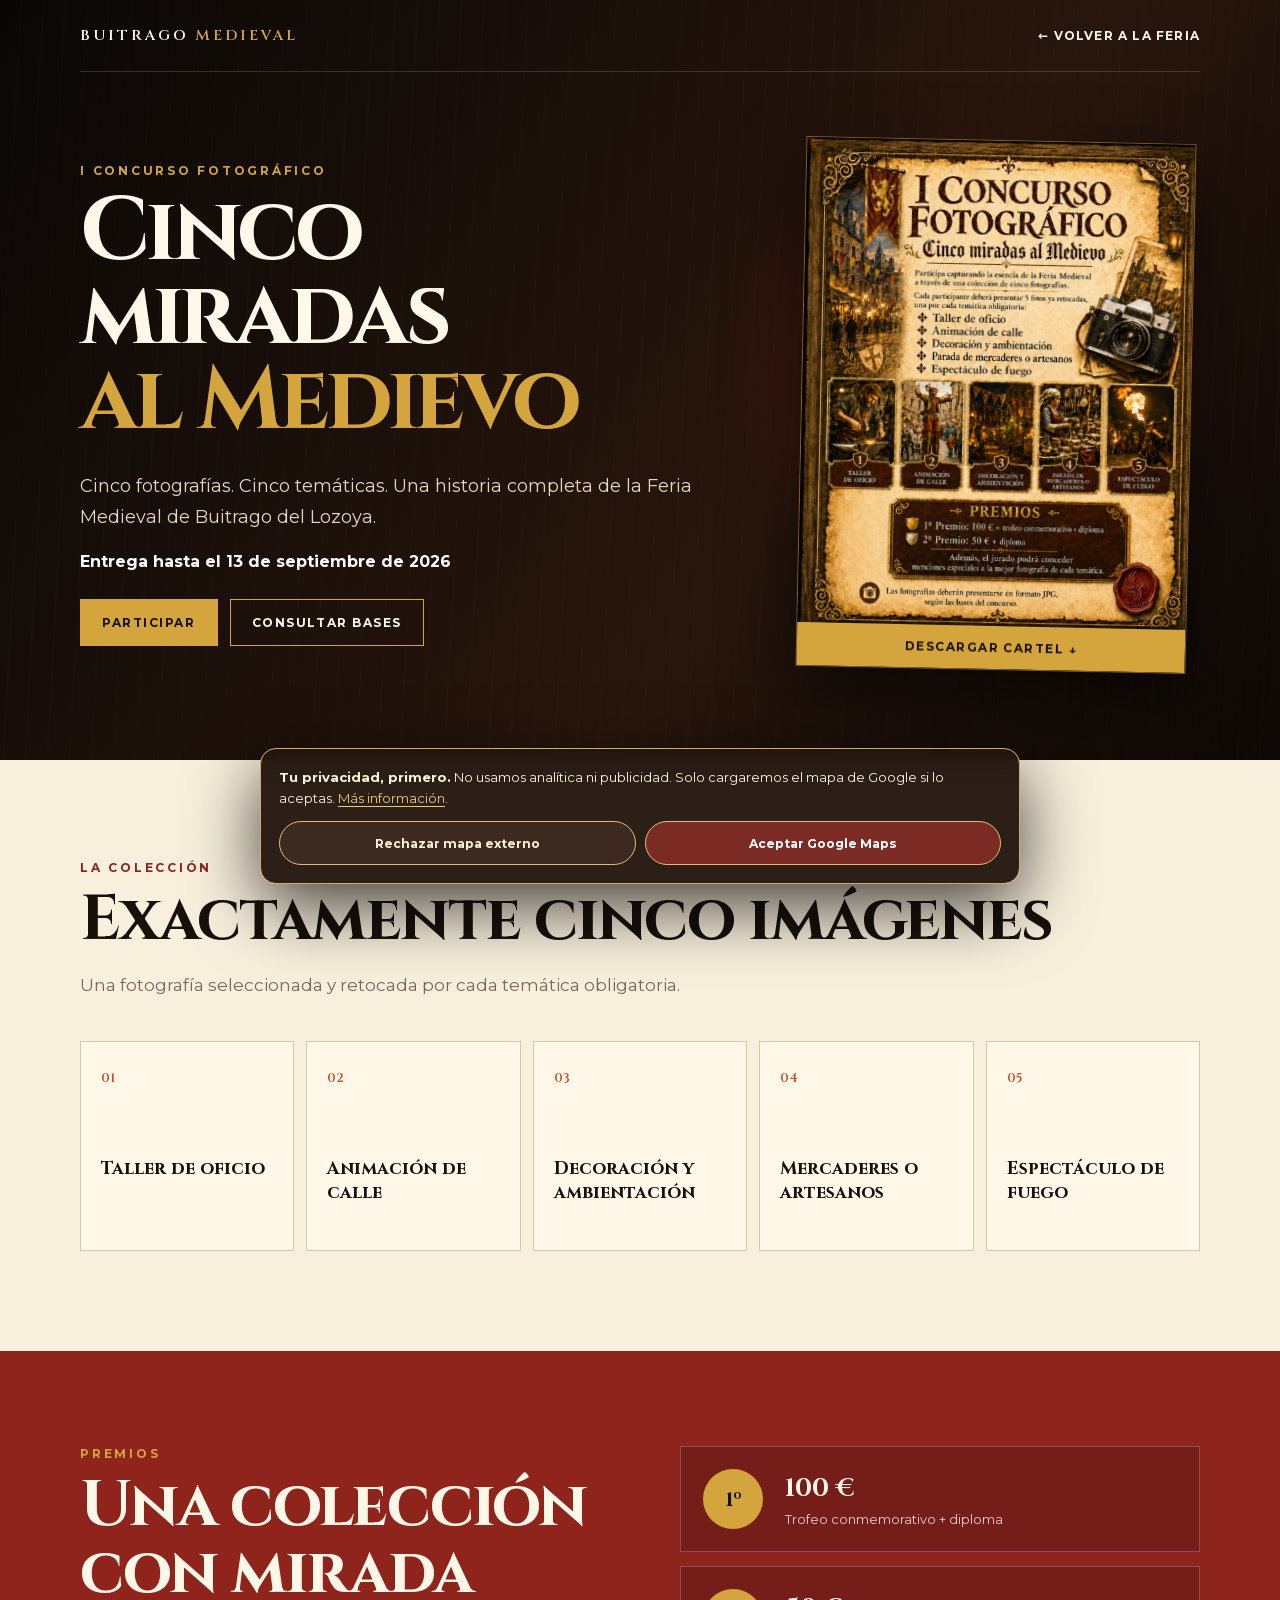
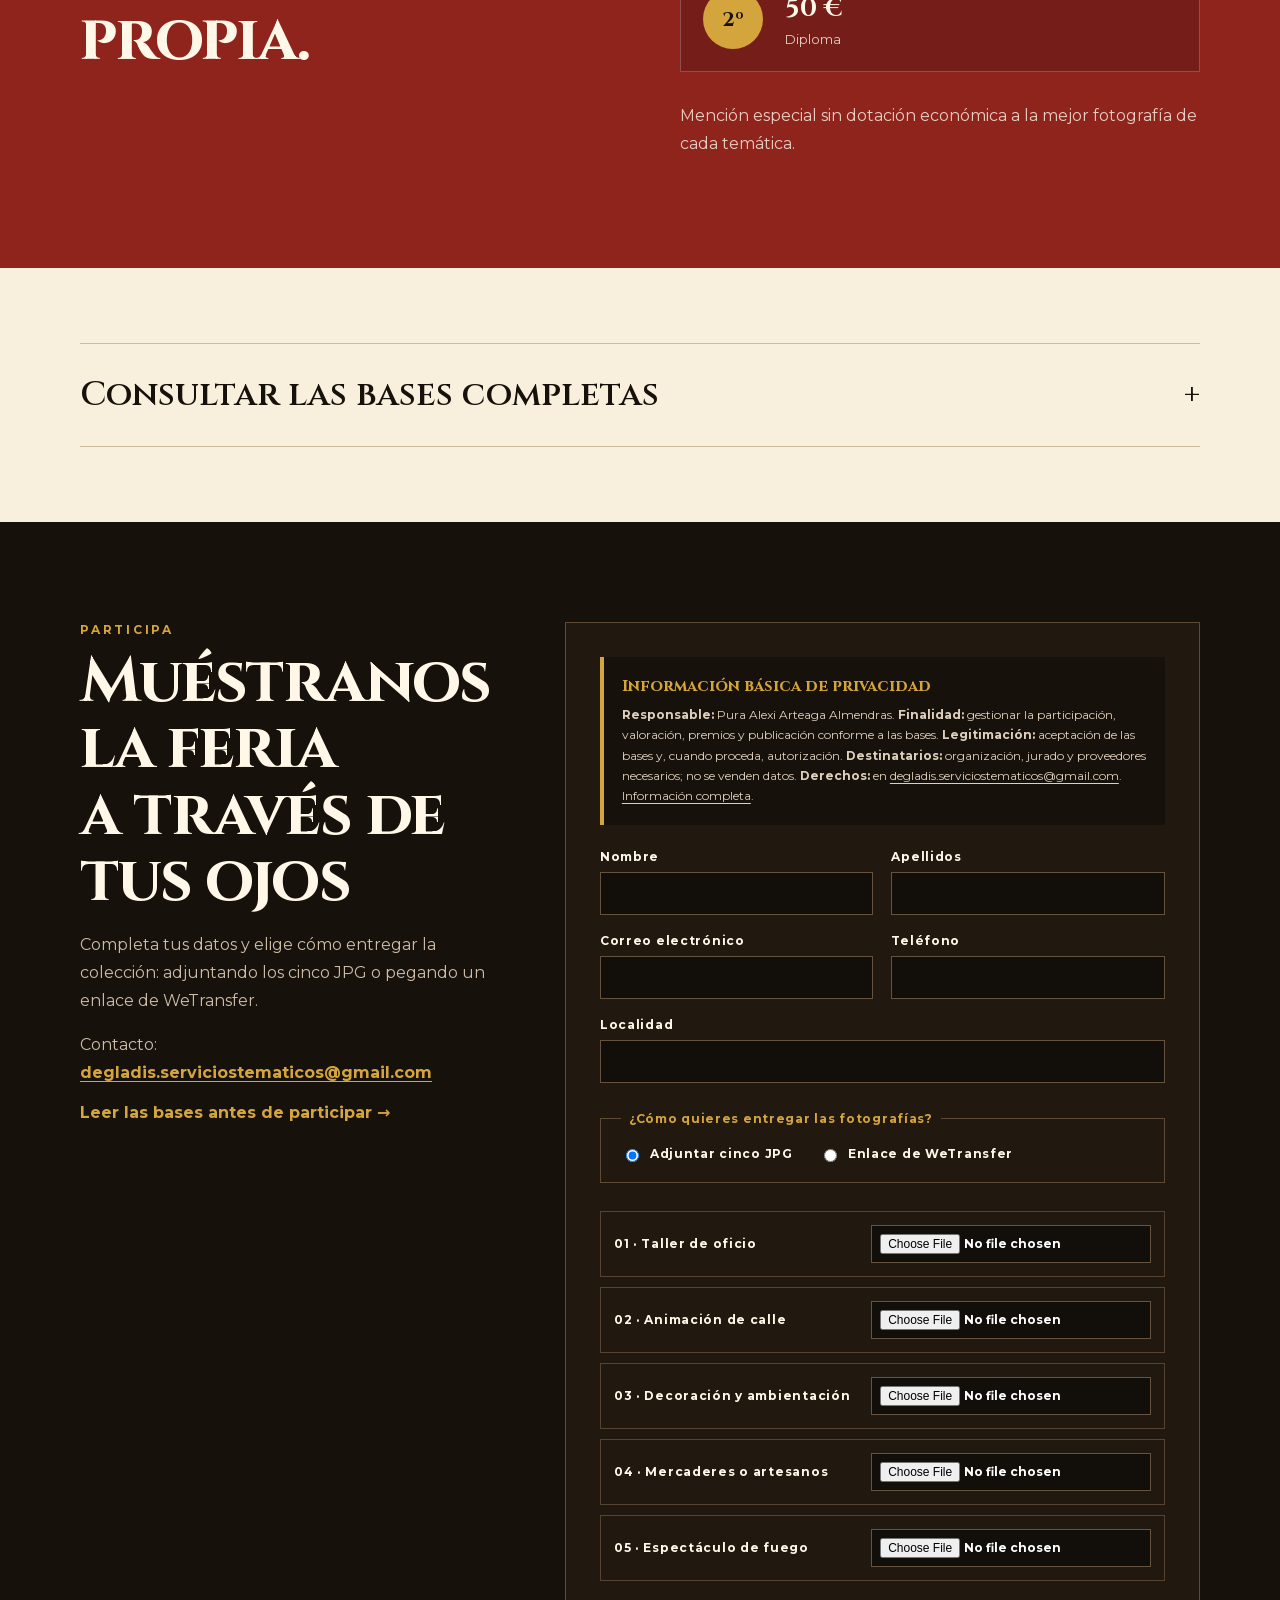
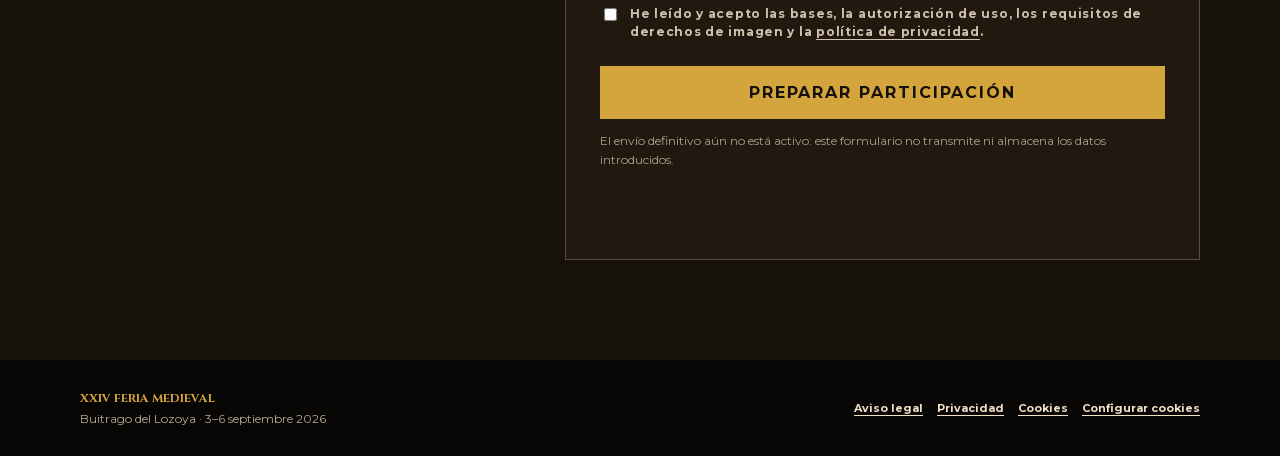
==== commit 647888c7: "Actualiza espectáculos y concurso fotográfico" ====
--- a/concurso.html
+++ b/concurso.html
@@ -27,7 +27,10 @@
       </div>
     </div>
     <figure class="hero-poster">
-      <img src="assets/concurso-cinco-miradas.jpg?v=2" alt="Cartel del I Concurso Fotográfico Cinco miradas al Medievo">
+      <a class="poster-download" href="assets/concurso-cinco-miradas.jpg" download="Cartel-Cinco-miradas-al-Medievo.jpg" title="Descargar cartel del concurso">
+        <img src="assets/concurso-cinco-miradas.jpg?v=2" alt="Cartel del I Concurso Fotográfico Cinco miradas al Medievo">
+        <span>Descargar cartel ↓</span>
+      </a>
     </figure>
   </div>
 </header>
@@ -90,6 +93,7 @@
         <p class="eyebrow">PARTICIPA</p>
         <h2 id="entry-title">Muéstranos la feria<br>a través de tus ojos</h2>
         <p>Completa tus datos y elige cómo entregar la colección: adjuntando los cinco JPG o pegando un enlace de WeTransfer.</p>
+        <p class="contact-email">Contacto: <a href="mailto:degladis.serviciostematicos@gmail.com">degladis.serviciostematicos@gmail.com</a></p>
         <button class="text-button" id="open-bases" type="button">Leer las bases antes de participar →</button>
       </div>
       <form id="contest-form" class="contest-form" novalidate>
--- a/concurso.css
+++ b/concurso.css
@@ -1,11 +1,11 @@
 @import url('fonts.css');
 :root{--ink:#17110c;--paper:#f8efdc;--cream:#fff8e9;--gold:#d4a43d;--red:#8f241d;--orange:#c64e24;--muted:#786856;--serif:'Cinzel',Georgia,serif;--sans:'Montserrat',system-ui,sans-serif}
 *{box-sizing:border-box}[hidden]{display:none!important}html{scroll-behavior:smooth}body{margin:0;color:var(--ink);background:var(--paper);font-family:var(--sans)}a{color:inherit;text-decoration:none}button,input{font:inherit}.wrap{width:min(1120px,calc(100% - 40px));margin-inline:auto}.eyebrow{margin:0 0 12px;color:var(--gold);font-size:12px;font-weight:700;letter-spacing:.23em}.eyebrow.dark{color:var(--red)}h1,h2,h3{font-family:var(--serif)}h2{margin:0;font-size:clamp(36px,5vw,64px);line-height:1.04;letter-spacing:-.03em}
-.contest-hero{position:relative;min-height:760px;color:var(--cream);overflow:hidden;background:radial-gradient(circle at 76% 48%,#8f241d88,transparent 24%),linear-gradient(125deg,#090705,#28160d 62%,#0d0805)}.contest-hero:before{content:'';position:absolute;inset:0;opacity:.15;background:repeating-linear-gradient(93deg,transparent 0 20px,#fff1 21px 22px)}.topbar{position:relative;z-index:2;display:flex;justify-content:space-between;align-items:center;padding:25px 0;border-bottom:1px solid #ffffff26}.brand{font-family:var(--serif);font-size:15px;letter-spacing:.18em}.brand span{color:var(--gold)}.back{font-size:12px;font-weight:700;letter-spacing:.1em;text-transform:uppercase}.hero-content{position:relative;z-index:1;display:grid;grid-template-columns:1.1fr .7fr;gap:70px;align-items:center;min-height:665px;padding:55px 0}.hero-content h1{margin:0;font-size:clamp(52px,7vw,94px);line-height:.94;letter-spacing:-.045em}.hero-content h1 em{color:var(--gold);font-style:normal}.hero-text{max-width:690px;margin:28px 0 18px;color:#e7d8c2;font-size:18px;line-height:1.75}.deadline{color:#fff;margin:0}.hero-actions{display:flex;gap:12px;flex-wrap:wrap;margin-top:28px}.button{display:inline-flex;align-items:center;justify-content:center;padding:15px 21px;border:1px solid var(--gold);font-size:12px;font-weight:700;letter-spacing:.13em;text-transform:uppercase}.button.primary{color:var(--ink);background:var(--gold)}.button.ghost{color:var(--cream);background:transparent}.hero-poster{width:min(390px,100%);margin:0 auto;overflow:hidden;border:1px solid #d4a43d88;box-shadow:0 28px 70px #0009;transform:rotate(1.2deg)}.hero-poster img{display:block;width:100%;height:auto}
+.contest-hero{position:relative;min-height:760px;color:var(--cream);overflow:hidden;background:radial-gradient(circle at 76% 48%,#8f241d88,transparent 24%),linear-gradient(125deg,#090705,#28160d 62%,#0d0805)}.contest-hero:before{content:'';position:absolute;inset:0;opacity:.15;background:repeating-linear-gradient(93deg,transparent 0 20px,#fff1 21px 22px)}.topbar{position:relative;z-index:2;display:flex;justify-content:space-between;align-items:center;padding:25px 0;border-bottom:1px solid #ffffff26}.brand{font-family:var(--serif);font-size:15px;letter-spacing:.18em}.brand span{color:var(--gold)}.back{font-size:12px;font-weight:700;letter-spacing:.1em;text-transform:uppercase}.hero-content{position:relative;z-index:1;display:grid;grid-template-columns:1.1fr .7fr;gap:70px;align-items:center;min-height:665px;padding:55px 0}.hero-content h1{margin:0;font-size:clamp(52px,7vw,94px);line-height:.94;letter-spacing:-.045em}.hero-content h1 em{color:var(--gold);font-style:normal}.hero-text{max-width:690px;margin:28px 0 18px;color:#e7d8c2;font-size:18px;line-height:1.75}.deadline{color:#fff;margin:0}.hero-actions{display:flex;gap:12px;flex-wrap:wrap;margin-top:28px}.button{display:inline-flex;align-items:center;justify-content:center;padding:15px 21px;border:1px solid var(--gold);font-size:12px;font-weight:700;letter-spacing:.13em;text-transform:uppercase}.button.primary{color:var(--ink);background:var(--gold)}.button.ghost{color:var(--cream);background:transparent}.hero-poster{width:min(390px,100%);margin:0 auto;overflow:hidden;border:1px solid #d4a43d88;box-shadow:0 28px 70px #0009;transform:rotate(1.2deg)}.hero-poster img{display:block;width:100%;height:auto}.poster-download{display:block;background:#120e09}.poster-download span{display:block;padding:14px;color:var(--ink);background:var(--gold);font-size:12px;font-weight:800;letter-spacing:.12em;text-align:center;text-transform:uppercase}.poster-download:hover span,.poster-download:focus-visible span{background:#efc45e}
 .themes{padding:100px 0}.section-intro{max-width:650px;color:var(--muted);font-size:17px;line-height:1.7}.theme-grid{display:grid;grid-template-columns:repeat(5,1fr);gap:12px;margin-top:42px}.theme-grid article{min-height:210px;padding:25px 20px;border:1px solid #d6c6aa;background:#fff8e9}.theme-grid span{color:var(--orange);font-family:var(--serif);font-size:13px}.theme-grid h3{margin:70px 0 0;font-size:18px;line-height:1.3}
 .prizes{padding:95px 0;color:var(--cream);background:var(--red)}.prizes-grid{display:grid;grid-template-columns:1fr 1fr;gap:80px}.prize-list{display:grid;gap:14px}.prize-list article{display:flex;align-items:center;gap:22px;padding:22px;border:1px solid #ffffff36;background:#2b0d0d40}.prize-list article>b{display:grid;place-items:center;width:60px;height:60px;border-radius:50%;color:var(--ink);background:var(--gold);font-family:var(--serif);font-size:20px}.prize-list strong,.prize-list span{display:block}.prize-list strong{font-family:var(--serif);font-size:26px}.prize-list span{margin-top:5px;color:#e6cfc2;font-size:13px}.prize-list>p{color:#e6cfc2;line-height:1.7}
 .rules{padding:75px 0}.rules details{border-top:1px solid #cdbb9e;border-bottom:1px solid #cdbb9e}.rules summary{display:flex;justify-content:space-between;align-items:center;padding:28px 0;cursor:pointer;list-style:none;font-family:var(--serif);font-size:clamp(22px,3vw,34px)}.rules summary::-webkit-details-marker{display:none}.rules summary b{font-size:34px;font-weight:400}.rules details[open] summary b{transform:rotate(45deg)}.rules-content{display:grid;grid-template-columns:1fr 1fr;gap:36px 60px;padding:0 0 45px}.rules-content article:last-child{grid-column:1/-1}.rules-content h3{margin:0 0 14px;color:var(--red)}.rules-content p,.rules-content li{color:#665847;line-height:1.7}.rules-content pre{overflow:auto;padding:18px;color:#f6e9d0;background:var(--ink);font-size:12px;line-height:1.7}
-.entry{padding:100px 0;color:var(--cream);background:var(--ink)}.entry-grid{display:grid;grid-template-columns:.65fr 1.35fr;gap:75px}.entry-copy{position:sticky;top:30px;align-self:start}.entry-copy>p:not(.eyebrow){color:#cdbda8;line-height:1.75}.text-button{padding:0;border:0;color:var(--gold);background:none;font-weight:700;cursor:pointer}.contest-form{padding:34px;border:1px solid #5d4b38;background:#21180f}.form-grid{display:grid;grid-template-columns:1fr 1fr;gap:18px}.contest-form label,.delivery-method legend{font-size:12px;font-weight:700;letter-spacing:.06em}.contest-form input:not([type=radio]):not([type=checkbox]){width:100%;margin-top:8px;padding:13px;border:1px solid #65533f;color:#fff;background:#120e09}.wide{grid-column:1/-1}.delivery-method{display:flex;gap:26px;margin:28px 0;padding:20px;border:1px solid #5d4b38}.delivery-method legend{padding:0 8px;color:var(--gold)}.delivery-method label{display:flex;align-items:center;gap:8px}.upload-panel{display:grid;gap:10px}.upload-panel label{display:grid;grid-template-columns:1fr 1.15fr;align-items:center;gap:14px;padding:13px;border:1px solid #544431}.upload-panel input{margin:0!important;padding:8px!important}.transfer-panel{padding:20px;border:1px solid #5d4b38}.transfer-panel p,.pending-note{color:#ae9e88;font-size:12px;line-height:1.6}.legal{display:flex;align-items:flex-start;gap:10px;margin:24px 0;color:#d0c1ae;line-height:1.55}.legal input{flex:0 0 auto;margin-top:3px}.legal span{min-width:0}.submit-button{width:100%;padding:16px;border:1px solid var(--gold);color:var(--ink);background:var(--gold);font-weight:800;text-transform:uppercase;letter-spacing:.12em;cursor:pointer}.form-status{min-height:24px;color:#f0c65b;font-weight:700;line-height:1.5}footer{padding:30px 0;color:#b9a791;background:#080604}footer .wrap{display:flex;justify-content:space-between;gap:20px;font-size:12px}footer strong{color:var(--gold);font-family:var(--serif)}
+.entry{padding:100px 0;color:var(--cream);background:var(--ink)}.entry-grid{display:grid;grid-template-columns:.65fr 1.35fr;gap:75px}.entry-copy{position:sticky;top:30px;align-self:start}.entry-copy>p:not(.eyebrow){color:#cdbda8;line-height:1.75}.contact-email a{color:var(--gold);font-weight:700;text-decoration:underline;text-underline-offset:3px;overflow-wrap:anywhere}.text-button{padding:0;border:0;color:var(--gold);background:none;font-weight:700;cursor:pointer}.contest-form{padding:34px;border:1px solid #5d4b38;background:#21180f}.form-grid{display:grid;grid-template-columns:1fr 1fr;gap:18px}.contest-form label,.delivery-method legend{font-size:12px;font-weight:700;letter-spacing:.06em}.contest-form input:not([type=radio]):not([type=checkbox]){width:100%;margin-top:8px;padding:13px;border:1px solid #65533f;color:#fff;background:#120e09}.wide{grid-column:1/-1}.delivery-method{display:flex;gap:26px;margin:28px 0;padding:20px;border:1px solid #5d4b38}.delivery-method legend{padding:0 8px;color:var(--gold)}.delivery-method label{display:flex;align-items:center;gap:8px}.upload-panel{display:grid;gap:10px}.upload-panel label{display:grid;grid-template-columns:1fr 1.15fr;align-items:center;gap:14px;padding:13px;border:1px solid #544431}.upload-panel input{margin:0!important;padding:8px!important}.transfer-panel{padding:20px;border:1px solid #5d4b38}.transfer-panel p,.pending-note{color:#ae9e88;font-size:12px;line-height:1.6}.legal{display:flex;align-items:flex-start;gap:10px;margin:24px 0;color:#d0c1ae;line-height:1.55}.legal input{flex:0 0 auto;margin-top:3px}.legal span{min-width:0}.submit-button{width:100%;padding:16px;border:1px solid var(--gold);color:var(--ink);background:var(--gold);font-weight:800;text-transform:uppercase;letter-spacing:.12em;cursor:pointer}.form-status{min-height:24px;color:#f0c65b;font-weight:700;line-height:1.5}footer{padding:30px 0;color:#b9a791;background:#080604}footer .wrap{display:flex;justify-content:space-between;gap:20px;font-size:12px}footer strong{color:var(--gold);font-family:var(--serif)}
 @media(max-width:900px){.hero-content{grid-template-columns:1fr .45fr}.theme-grid{grid-template-columns:repeat(3,1fr)}.prizes-grid,.entry-grid{grid-template-columns:1fr}.entry-copy{position:static}.rules-content{grid-template-columns:1fr}.rules-content article:last-child{grid-column:auto}}
 @media(max-width:650px){.wrap{width:min(100% - 28px,1120px)}.topbar{padding:19px 0}.brand{font-size:12px}.back{font-size:10px}.hero-content{grid-template-columns:1fr;gap:24px;min-height:auto;padding:70px 0 80px;text-align:center}.hero-content h1{font-size:clamp(45px,14vw,67px)}.hero-text{font-size:16px}.hero-actions{justify-content:center}.hero-poster{width:min(330px,92vw);margin:0 auto;transform:none}.themes{padding:70px 0 35px}.prizes,.entry{padding:70px 0}.theme-grid{grid-template-columns:1fr}.theme-grid article{min-height:140px}.theme-grid h3{margin-top:38px}.prizes-grid{gap:35px}.contest-form{padding:22px 16px}.form-grid{grid-template-columns:1fr}.wide{grid-column:auto}.delivery-method{flex-direction:column;gap:14px}.upload-panel label{grid-template-columns:1fr}.rules summary{font-size:21px}footer .wrap{flex-direction:column}}
 @media(prefers-reduced-motion:reduce){html{scroll-behavior:auto}}
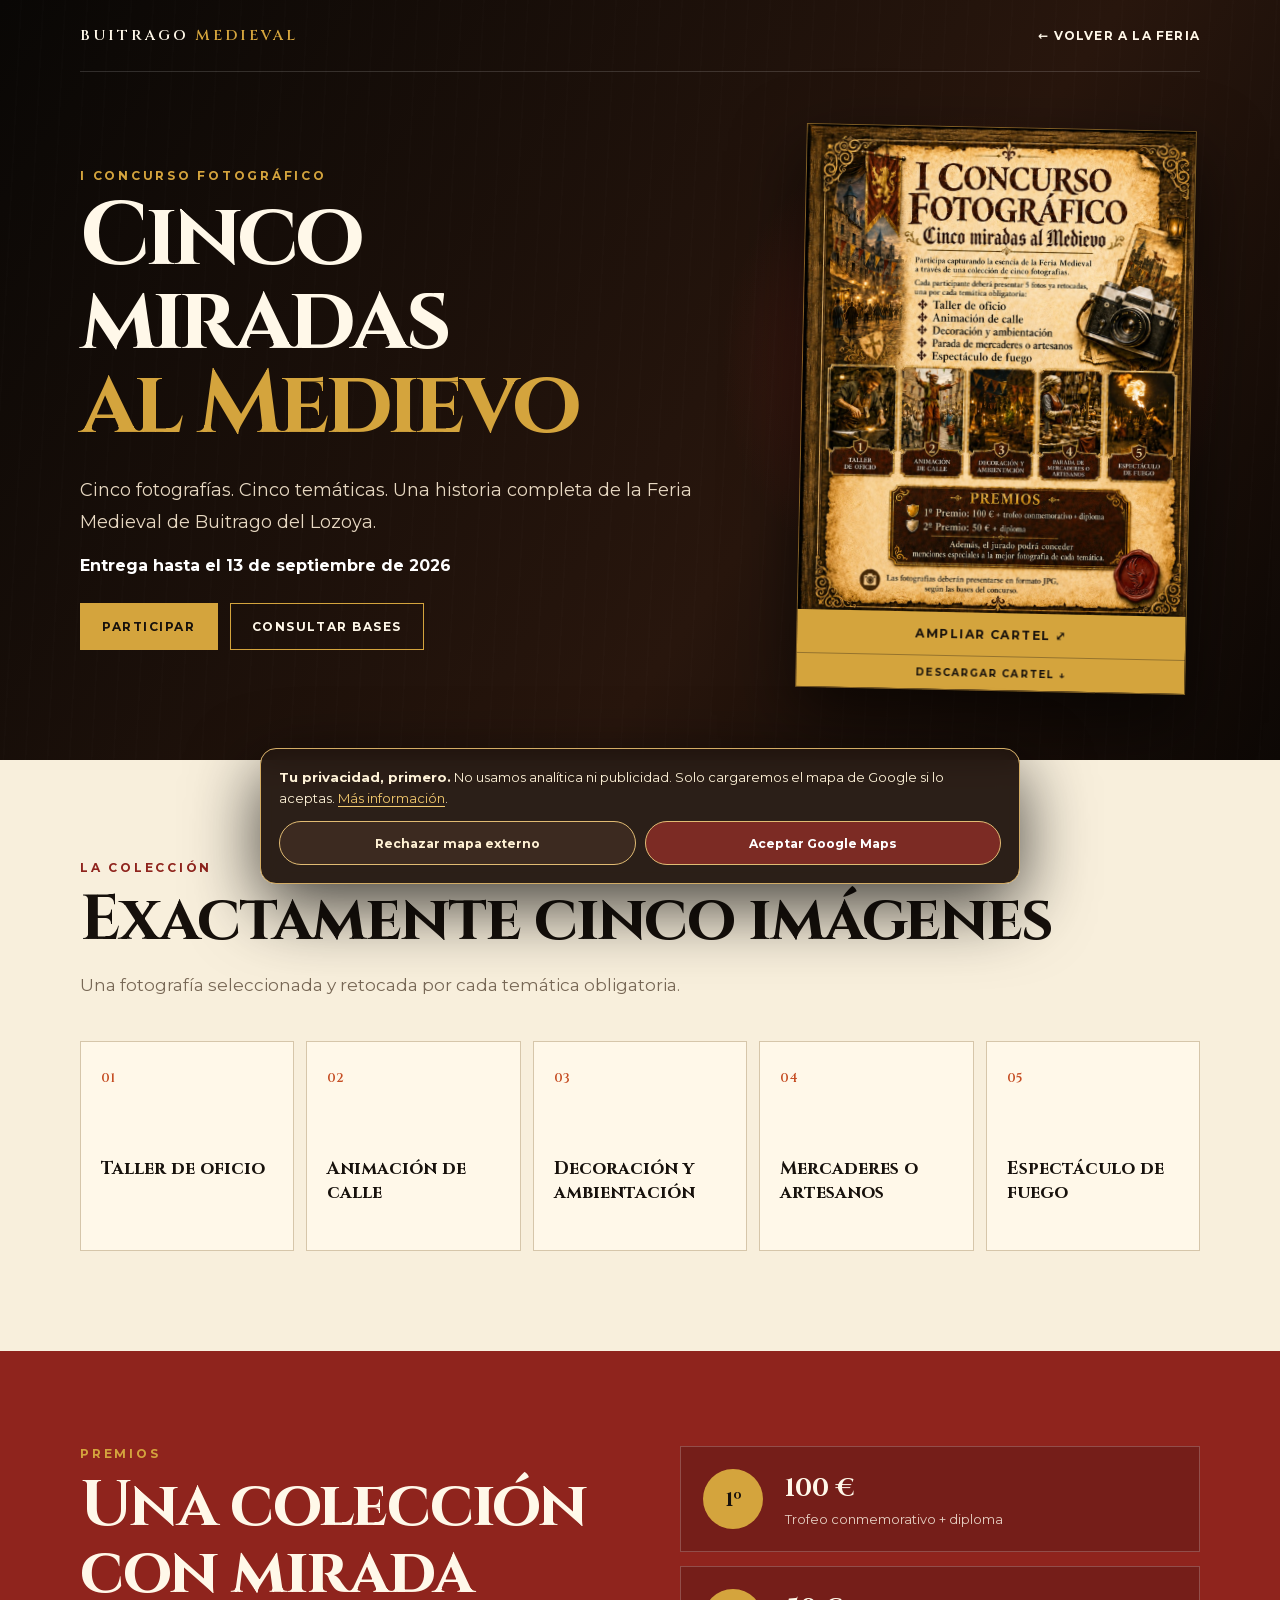
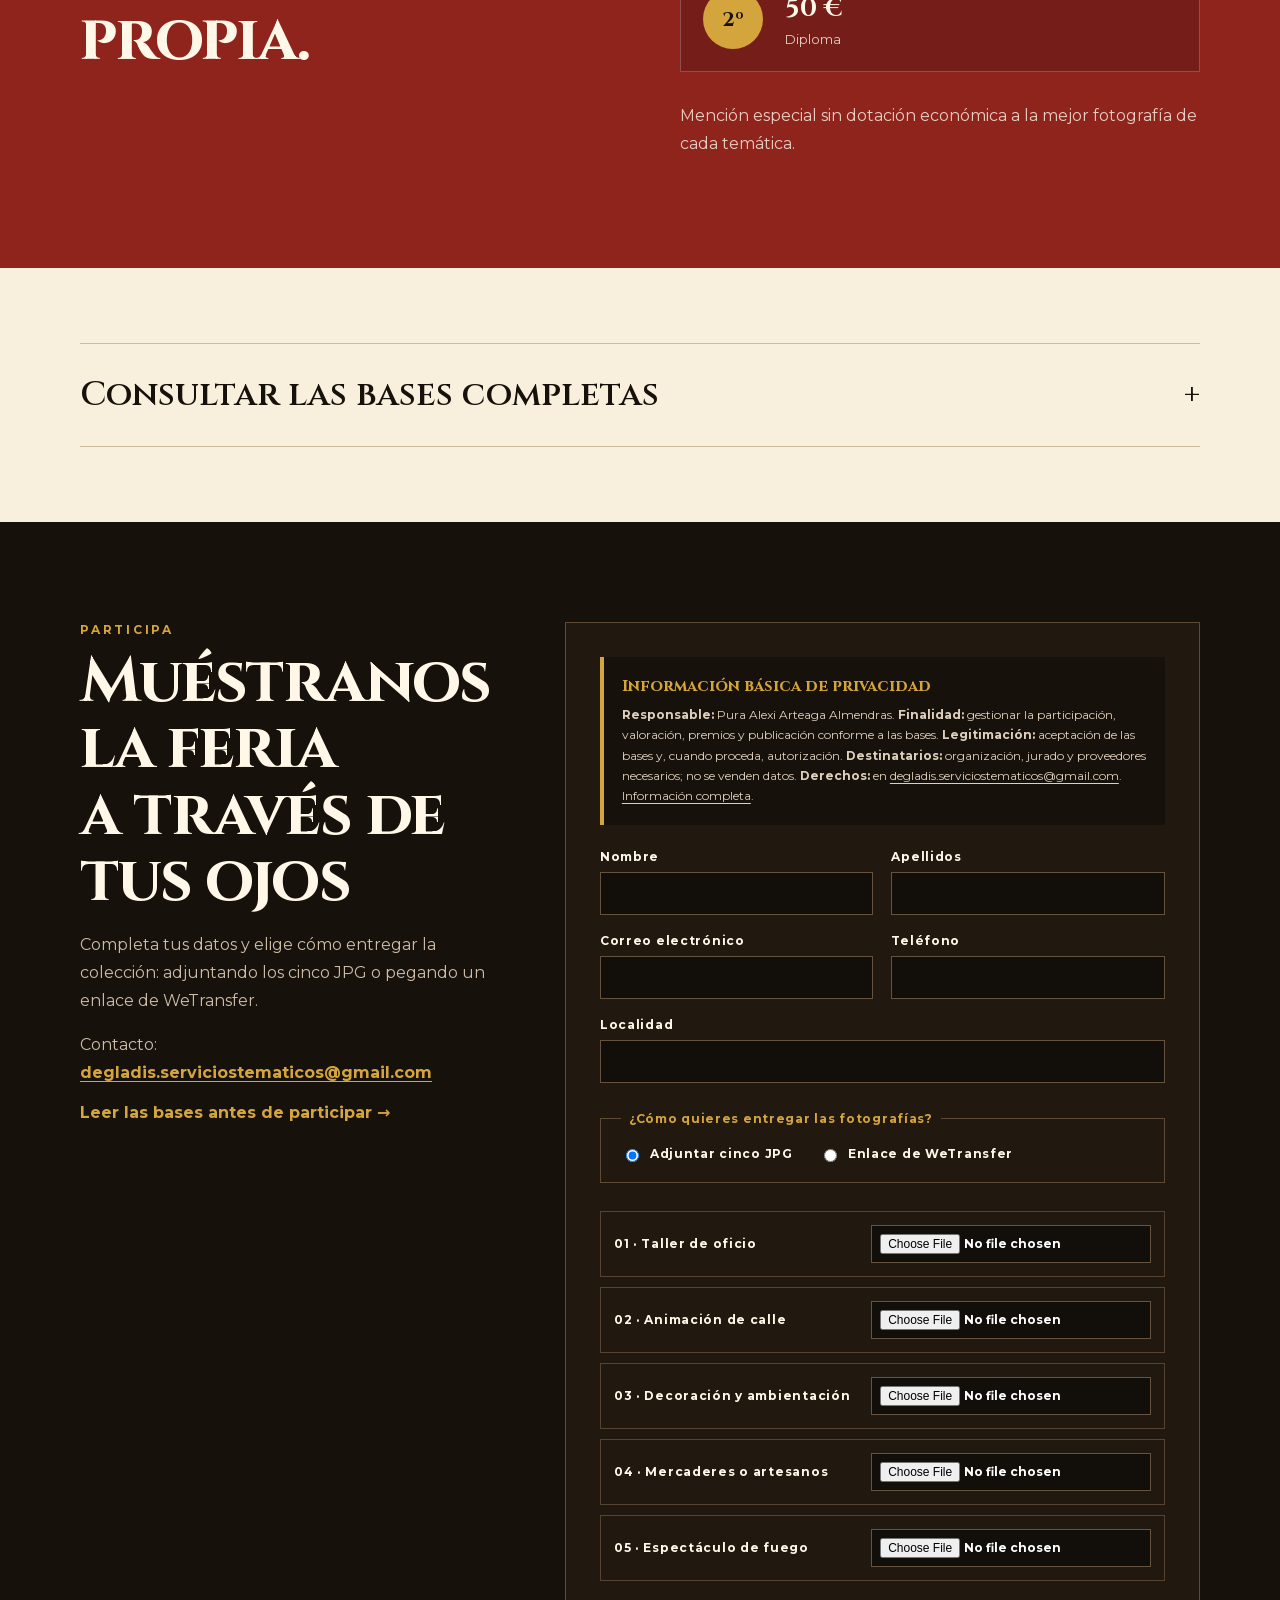
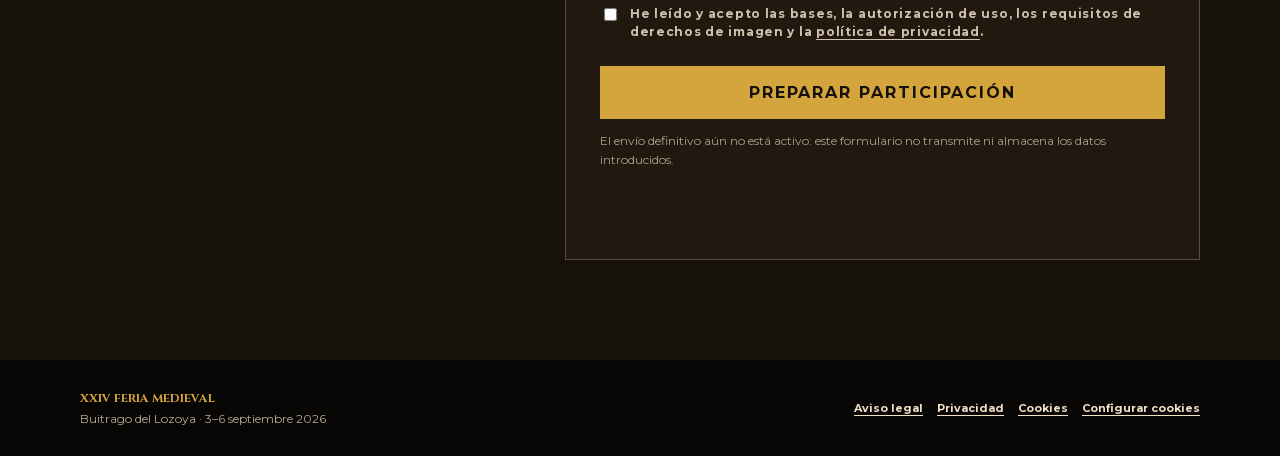
==== commit 5926bdb2: "Amplía el cartel del concurso al pulsarlo" ====
--- a/concurso.html
+++ b/concurso.html
@@ -27,10 +27,11 @@
       </div>
     </div>
     <figure class="hero-poster">
-      <a class="poster-download" href="assets/concurso-cinco-miradas.jpg" download="Cartel-Cinco-miradas-al-Medievo.jpg" title="Descargar cartel del concurso">
+      <button class="poster-zoom" type="button" aria-haspopup="dialog" aria-controls="poster-lightbox" title="Ampliar cartel del concurso">
         <img src="assets/concurso-cinco-miradas.jpg?v=2" alt="Cartel del I Concurso Fotográfico Cinco miradas al Medievo">
-        <span>Descargar cartel ↓</span>
-      </a>
+        <span>Ampliar cartel ⤢</span>
+      </button>
+      <a class="poster-download" href="assets/concurso-cinco-miradas.jpg" download="Cartel-Cinco-miradas-al-Medievo.jpg">Descargar cartel ↓</a>
     </figure>
   </div>
 </header>
@@ -136,6 +137,10 @@
     </div>
   </section>
 </main>
+<dialog class="poster-lightbox" id="poster-lightbox" aria-label="Cartel ampliado del concurso">
+  <button class="poster-lightbox-close" type="button" aria-label="Cerrar cartel ampliado">×</button>
+  <img src="assets/concurso-cinco-miradas.jpg?v=2" alt="Cartel ampliado del I Concurso Fotográfico Cinco miradas al Medievo">
+</dialog>
 <footer><div class="wrap contest-footer"><div><strong>XXIV FERIA MEDIEVAL</strong><span>Buitrago del Lozoya · 3–6 septiembre 2026</span></div><nav aria-label="Enlaces legales"><a href="legal.html#aviso-legal">Aviso legal</a><a href="legal.html#privacidad">Privacidad</a><a href="legal.html#cookies">Cookies</a><button type="button" data-cookie-settings>Configurar cookies</button></nav></div></footer>
 <script src="privacy.js"></script>
 <script src="concurso.js"></script>
--- a/concurso.css
+++ b/concurso.css
@@ -1,7 +1,7 @@
 @import url('fonts.css');
 :root{--ink:#17110c;--paper:#f8efdc;--cream:#fff8e9;--gold:#d4a43d;--red:#8f241d;--orange:#c64e24;--muted:#786856;--serif:'Cinzel',Georgia,serif;--sans:'Montserrat',system-ui,sans-serif}
 *{box-sizing:border-box}[hidden]{display:none!important}html{scroll-behavior:smooth}body{margin:0;color:var(--ink);background:var(--paper);font-family:var(--sans)}a{color:inherit;text-decoration:none}button,input{font:inherit}.wrap{width:min(1120px,calc(100% - 40px));margin-inline:auto}.eyebrow{margin:0 0 12px;color:var(--gold);font-size:12px;font-weight:700;letter-spacing:.23em}.eyebrow.dark{color:var(--red)}h1,h2,h3{font-family:var(--serif)}h2{margin:0;font-size:clamp(36px,5vw,64px);line-height:1.04;letter-spacing:-.03em}
-.contest-hero{position:relative;min-height:760px;color:var(--cream);overflow:hidden;background:radial-gradient(circle at 76% 48%,#8f241d88,transparent 24%),linear-gradient(125deg,#090705,#28160d 62%,#0d0805)}.contest-hero:before{content:'';position:absolute;inset:0;opacity:.15;background:repeating-linear-gradient(93deg,transparent 0 20px,#fff1 21px 22px)}.topbar{position:relative;z-index:2;display:flex;justify-content:space-between;align-items:center;padding:25px 0;border-bottom:1px solid #ffffff26}.brand{font-family:var(--serif);font-size:15px;letter-spacing:.18em}.brand span{color:var(--gold)}.back{font-size:12px;font-weight:700;letter-spacing:.1em;text-transform:uppercase}.hero-content{position:relative;z-index:1;display:grid;grid-template-columns:1.1fr .7fr;gap:70px;align-items:center;min-height:665px;padding:55px 0}.hero-content h1{margin:0;font-size:clamp(52px,7vw,94px);line-height:.94;letter-spacing:-.045em}.hero-content h1 em{color:var(--gold);font-style:normal}.hero-text{max-width:690px;margin:28px 0 18px;color:#e7d8c2;font-size:18px;line-height:1.75}.deadline{color:#fff;margin:0}.hero-actions{display:flex;gap:12px;flex-wrap:wrap;margin-top:28px}.button{display:inline-flex;align-items:center;justify-content:center;padding:15px 21px;border:1px solid var(--gold);font-size:12px;font-weight:700;letter-spacing:.13em;text-transform:uppercase}.button.primary{color:var(--ink);background:var(--gold)}.button.ghost{color:var(--cream);background:transparent}.hero-poster{width:min(390px,100%);margin:0 auto;overflow:hidden;border:1px solid #d4a43d88;box-shadow:0 28px 70px #0009;transform:rotate(1.2deg)}.hero-poster img{display:block;width:100%;height:auto}.poster-download{display:block;background:#120e09}.poster-download span{display:block;padding:14px;color:var(--ink);background:var(--gold);font-size:12px;font-weight:800;letter-spacing:.12em;text-align:center;text-transform:uppercase}.poster-download:hover span,.poster-download:focus-visible span{background:#efc45e}
+.contest-hero{position:relative;min-height:760px;color:var(--cream);overflow:hidden;background:radial-gradient(circle at 76% 48%,#8f241d88,transparent 24%),linear-gradient(125deg,#090705,#28160d 62%,#0d0805)}.contest-hero:before{content:'';position:absolute;inset:0;opacity:.15;background:repeating-linear-gradient(93deg,transparent 0 20px,#fff1 21px 22px)}.topbar{position:relative;z-index:2;display:flex;justify-content:space-between;align-items:center;padding:25px 0;border-bottom:1px solid #ffffff26}.brand{font-family:var(--serif);font-size:15px;letter-spacing:.18em}.brand span{color:var(--gold)}.back{font-size:12px;font-weight:700;letter-spacing:.1em;text-transform:uppercase}.hero-content{position:relative;z-index:1;display:grid;grid-template-columns:1.1fr .7fr;gap:70px;align-items:center;min-height:665px;padding:55px 0}.hero-content h1{margin:0;font-size:clamp(52px,7vw,94px);line-height:.94;letter-spacing:-.045em}.hero-content h1 em{color:var(--gold);font-style:normal}.hero-text{max-width:690px;margin:28px 0 18px;color:#e7d8c2;font-size:18px;line-height:1.75}.deadline{color:#fff;margin:0}.hero-actions{display:flex;gap:12px;flex-wrap:wrap;margin-top:28px}.button{display:inline-flex;align-items:center;justify-content:center;padding:15px 21px;border:1px solid var(--gold);font-size:12px;font-weight:700;letter-spacing:.13em;text-transform:uppercase}.button.primary{color:var(--ink);background:var(--gold)}.button.ghost{color:var(--cream);background:transparent}.hero-poster{width:min(390px,100%);margin:0 auto;overflow:hidden;border:1px solid #d4a43d88;box-shadow:0 28px 70px #0009;transform:rotate(1.2deg)}.hero-poster img{display:block;width:100%;height:auto}.poster-zoom{display:block;width:100%;padding:0;border:0;color:inherit;background:#120e09;cursor:zoom-in}.poster-zoom span,.poster-download{display:block;padding:14px;color:var(--ink);background:var(--gold);font-size:12px;font-weight:800;letter-spacing:.12em;text-align:center;text-transform:uppercase}.poster-download{padding:10px;border-top:1px solid #17110c55;font-size:10px}.poster-zoom:hover span,.poster-zoom:focus-visible span,.poster-download:hover,.poster-download:focus-visible{background:#efc45e}.poster-lightbox{width:100vw;max-width:none;height:100vh;max-height:none;margin:0;padding:14px;border:0;background:transparent;overflow:hidden}.poster-lightbox[open]{display:grid;place-items:center}.poster-lightbox::backdrop{background:#050301ed;backdrop-filter:blur(5px)}.poster-lightbox img{display:block;max-width:calc(100vw - 28px);max-height:calc(100vh - 28px);width:auto;height:auto;object-fit:contain;box-shadow:0 20px 80px #000}.poster-lightbox-close{position:fixed;z-index:1;top:8px;right:8px;display:grid;place-items:center;width:44px;height:44px;padding:0;border:1px solid #ffffff88;border-radius:50%;color:#fff;background:#120e09dd;font-size:34px;line-height:1;cursor:pointer}
 .themes{padding:100px 0}.section-intro{max-width:650px;color:var(--muted);font-size:17px;line-height:1.7}.theme-grid{display:grid;grid-template-columns:repeat(5,1fr);gap:12px;margin-top:42px}.theme-grid article{min-height:210px;padding:25px 20px;border:1px solid #d6c6aa;background:#fff8e9}.theme-grid span{color:var(--orange);font-family:var(--serif);font-size:13px}.theme-grid h3{margin:70px 0 0;font-size:18px;line-height:1.3}
 .prizes{padding:95px 0;color:var(--cream);background:var(--red)}.prizes-grid{display:grid;grid-template-columns:1fr 1fr;gap:80px}.prize-list{display:grid;gap:14px}.prize-list article{display:flex;align-items:center;gap:22px;padding:22px;border:1px solid #ffffff36;background:#2b0d0d40}.prize-list article>b{display:grid;place-items:center;width:60px;height:60px;border-radius:50%;color:var(--ink);background:var(--gold);font-family:var(--serif);font-size:20px}.prize-list strong,.prize-list span{display:block}.prize-list strong{font-family:var(--serif);font-size:26px}.prize-list span{margin-top:5px;color:#e6cfc2;font-size:13px}.prize-list>p{color:#e6cfc2;line-height:1.7}
 .rules{padding:75px 0}.rules details{border-top:1px solid #cdbb9e;border-bottom:1px solid #cdbb9e}.rules summary{display:flex;justify-content:space-between;align-items:center;padding:28px 0;cursor:pointer;list-style:none;font-family:var(--serif);font-size:clamp(22px,3vw,34px)}.rules summary::-webkit-details-marker{display:none}.rules summary b{font-size:34px;font-weight:400}.rules details[open] summary b{transform:rotate(45deg)}.rules-content{display:grid;grid-template-columns:1fr 1fr;gap:36px 60px;padding:0 0 45px}.rules-content article:last-child{grid-column:1/-1}.rules-content h3{margin:0 0 14px;color:var(--red)}.rules-content p,.rules-content li{color:#665847;line-height:1.7}.rules-content pre{overflow:auto;padding:18px;color:#f6e9d0;background:var(--ink);font-size:12px;line-height:1.7}
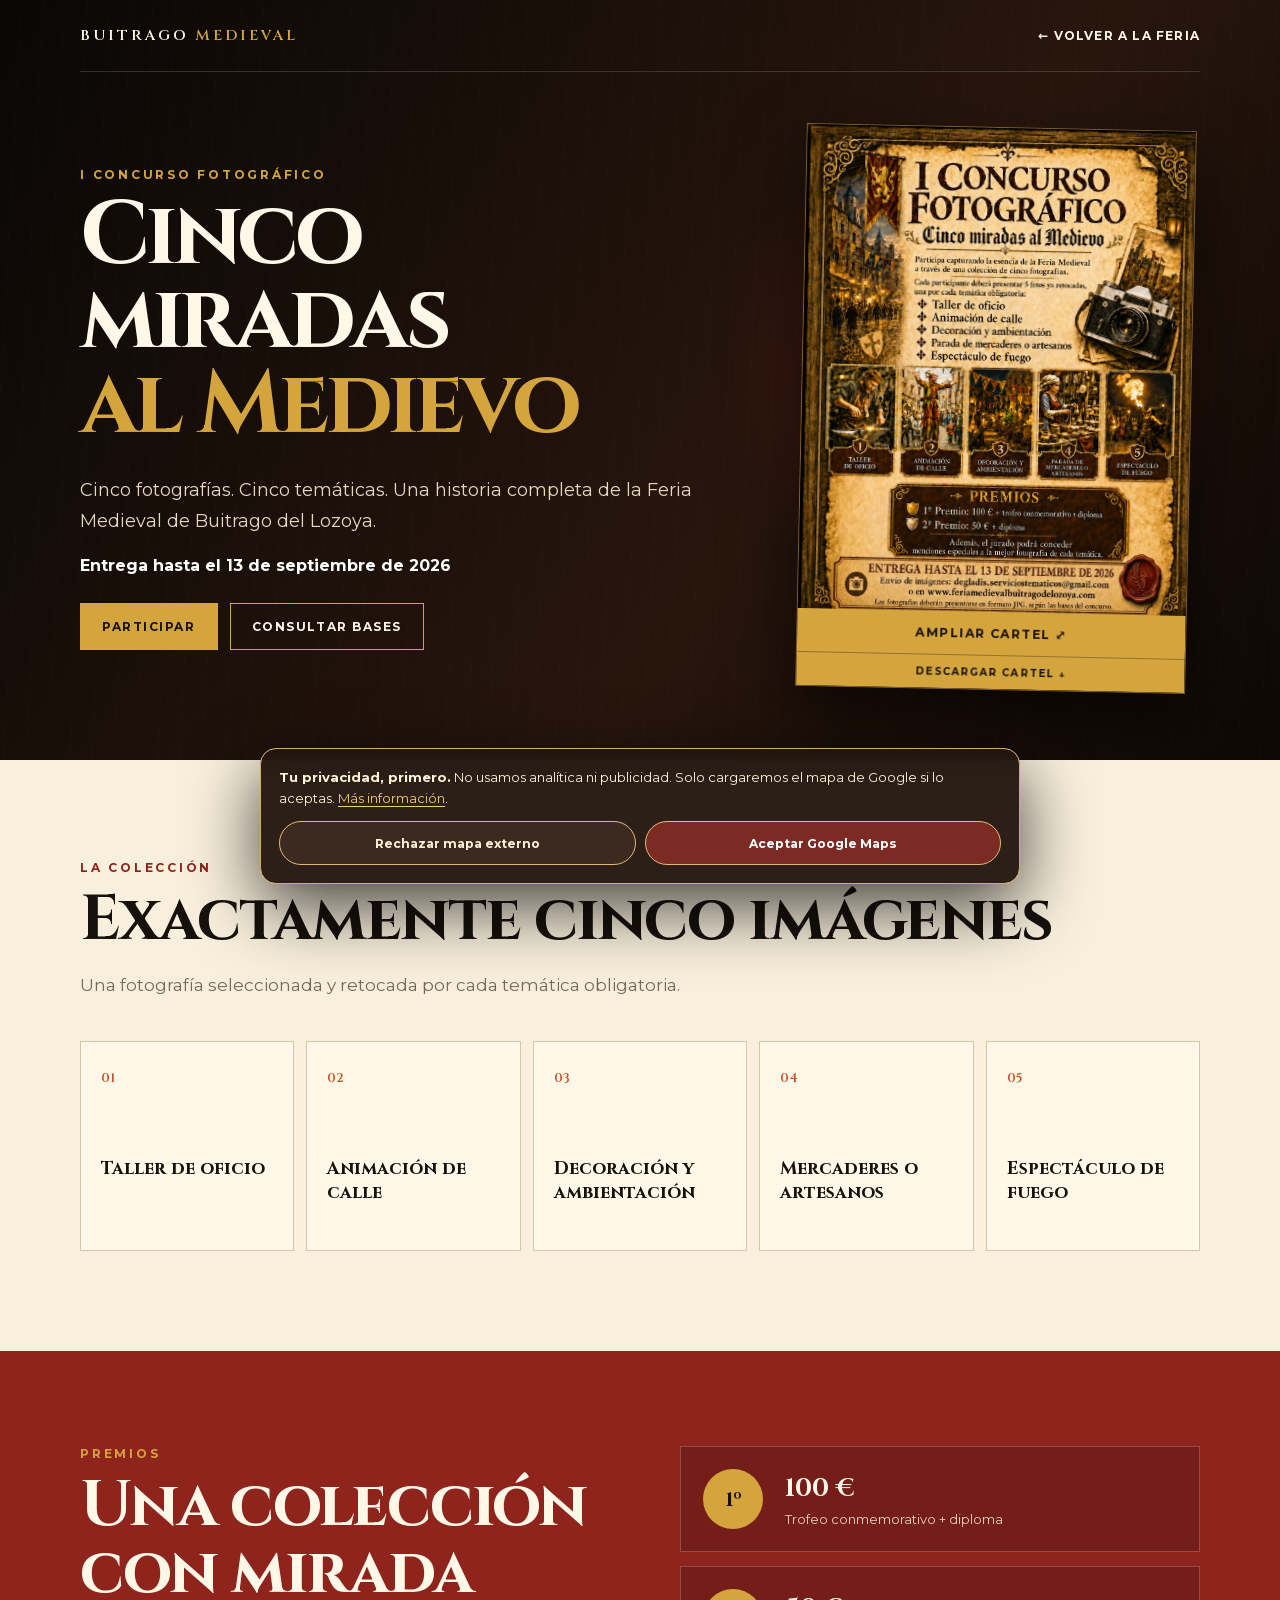
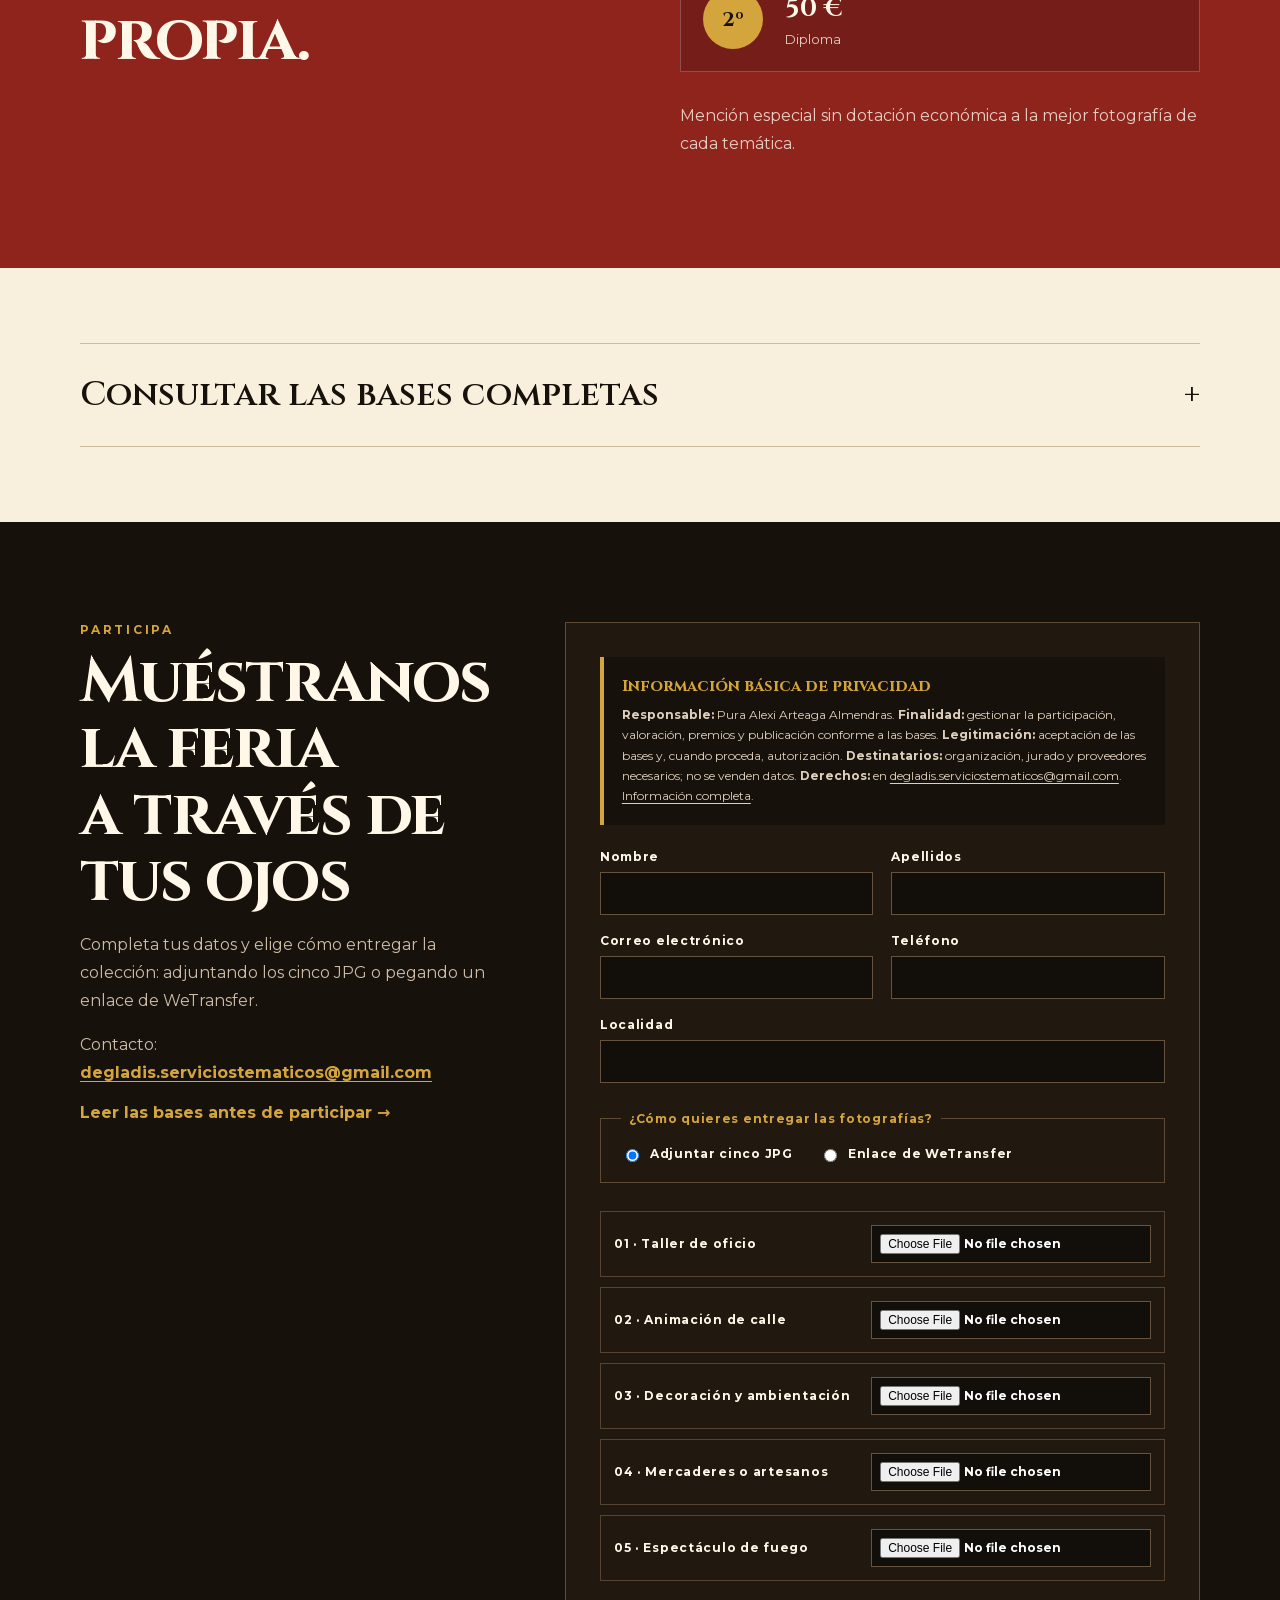
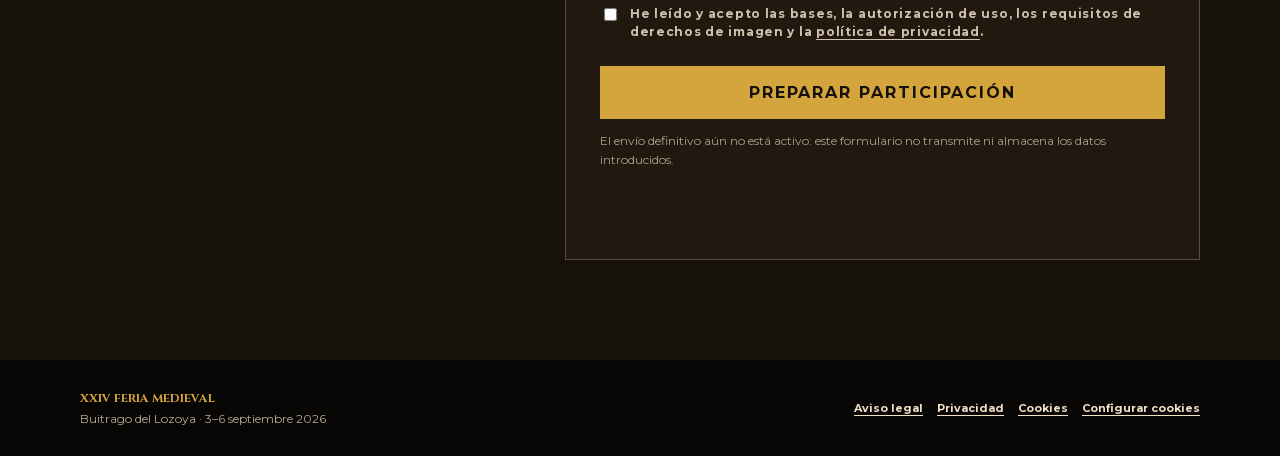
==== commit c16eb185: "Replace contest poster with final contact version" ====
--- a/concurso.html
+++ b/concurso.html
@@ -6,7 +6,7 @@
 <meta name="theme-color" content="#17110c">
 <meta name="description" content="I Concurso Fotográfico Cinco miradas al Medievo de la Feria Medieval de Buitrago del Lozoya.">
 <title>Cinco miradas al Medievo · Buitrago</title>
-<link rel="stylesheet" href="concurso.css">
+<link rel="stylesheet" href="concurso.css?v=20260802-zoom">
 <link rel="stylesheet" href="privacy.css">
 </head>
 <body>
@@ -28,7 +28,7 @@
     </div>
     <figure class="hero-poster">
       <button class="poster-zoom" type="button" aria-haspopup="dialog" aria-controls="poster-lightbox" title="Ampliar cartel del concurso">
-        <img src="assets/concurso-cinco-miradas.jpg?v=2" alt="Cartel del I Concurso Fotográfico Cinco miradas al Medievo">
+        <img src="assets/concurso-cinco-miradas.jpg?v=3" alt="Cartel del I Concurso Fotográfico Cinco miradas al Medievo">
         <span>Ampliar cartel ⤢</span>
       </button>
       <a class="poster-download" href="assets/concurso-cinco-miradas.jpg" download="Cartel-Cinco-miradas-al-Medievo.jpg">Descargar cartel ↓</a>
@@ -139,10 +139,10 @@
 </main>
 <dialog class="poster-lightbox" id="poster-lightbox" aria-label="Cartel ampliado del concurso">
   <button class="poster-lightbox-close" type="button" aria-label="Cerrar cartel ampliado">×</button>
-  <img src="assets/concurso-cinco-miradas.jpg?v=2" alt="Cartel ampliado del I Concurso Fotográfico Cinco miradas al Medievo">
+  <img src="assets/concurso-cinco-miradas.jpg?v=3" alt="Cartel ampliado del I Concurso Fotográfico Cinco miradas al Medievo">
 </dialog>
 <footer><div class="wrap contest-footer"><div><strong>XXIV FERIA MEDIEVAL</strong><span>Buitrago del Lozoya · 3–6 septiembre 2026</span></div><nav aria-label="Enlaces legales"><a href="legal.html#aviso-legal">Aviso legal</a><a href="legal.html#privacidad">Privacidad</a><a href="legal.html#cookies">Cookies</a><button type="button" data-cookie-settings>Configurar cookies</button></nav></div></footer>
 <script src="privacy.js"></script>
-<script src="concurso.js"></script>
+<script src="concurso.js?v=20260802-zoom"></script>
 </body>
 </html>
